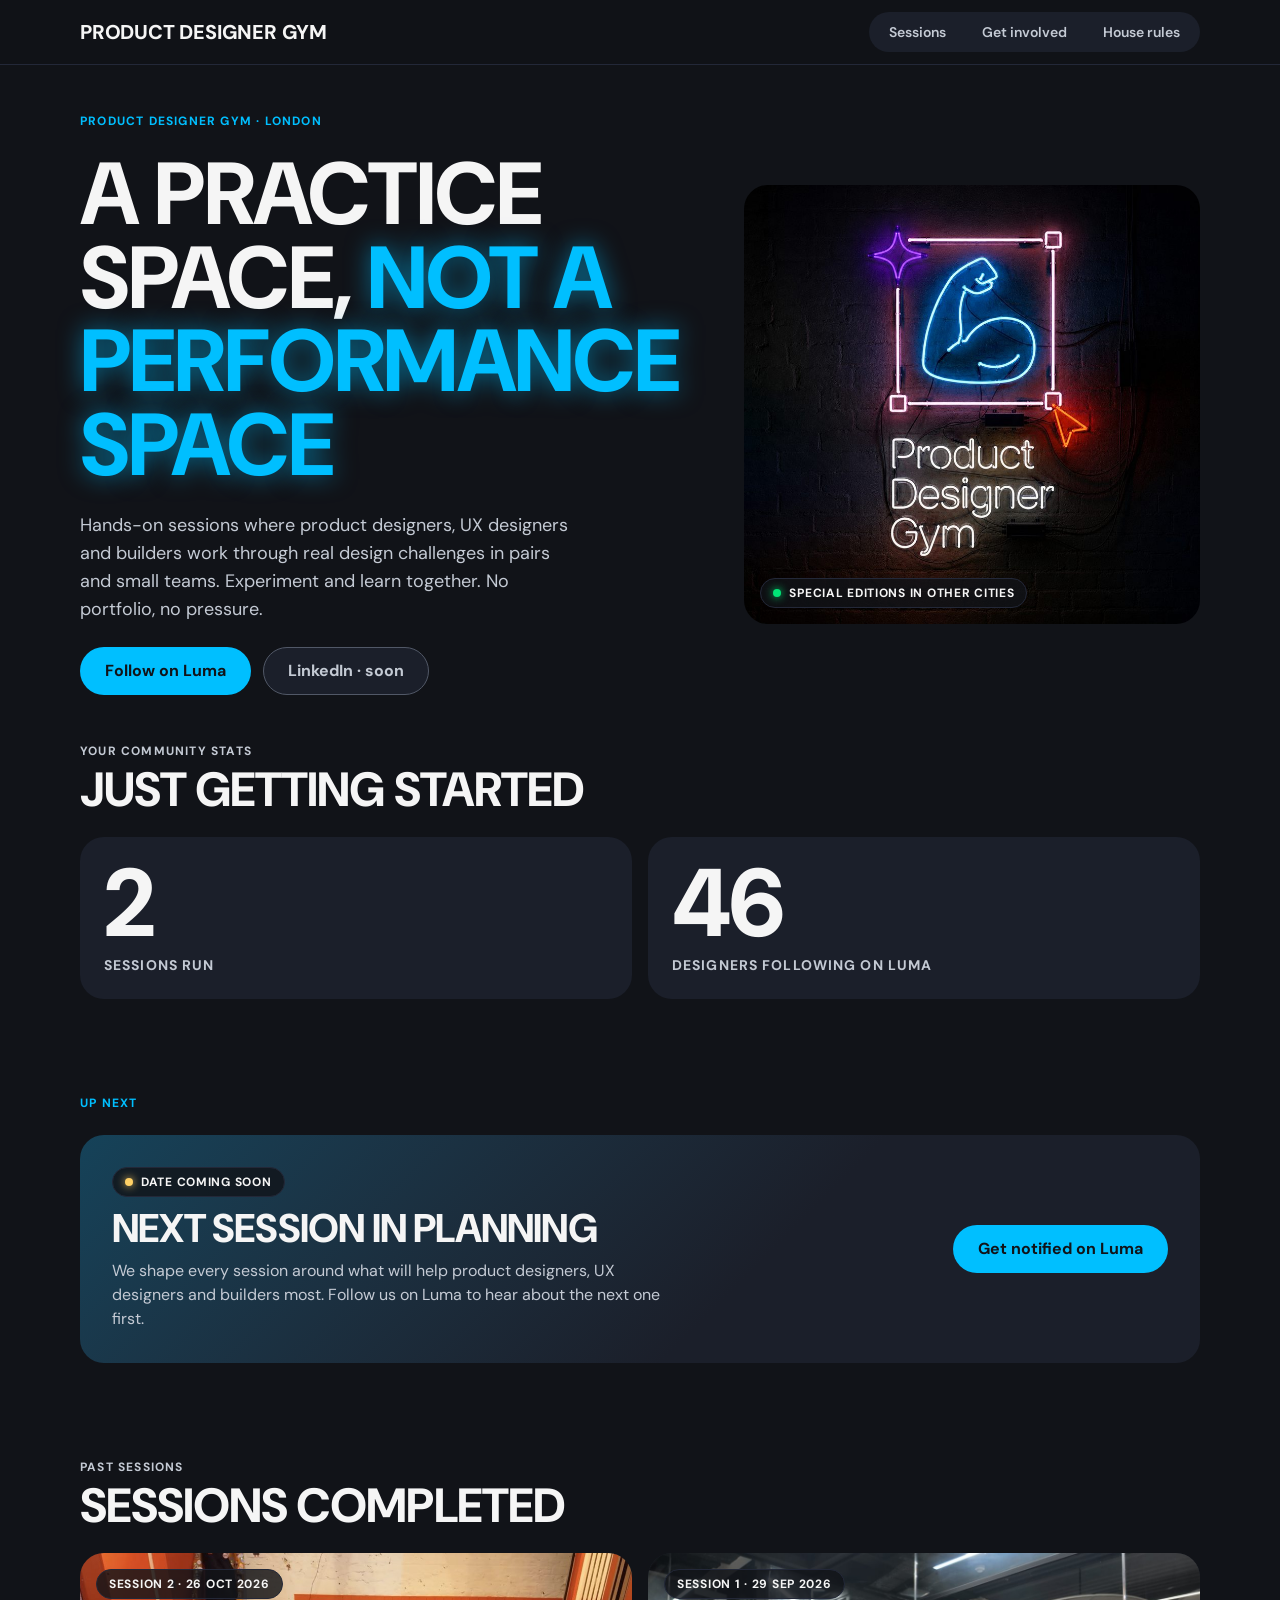
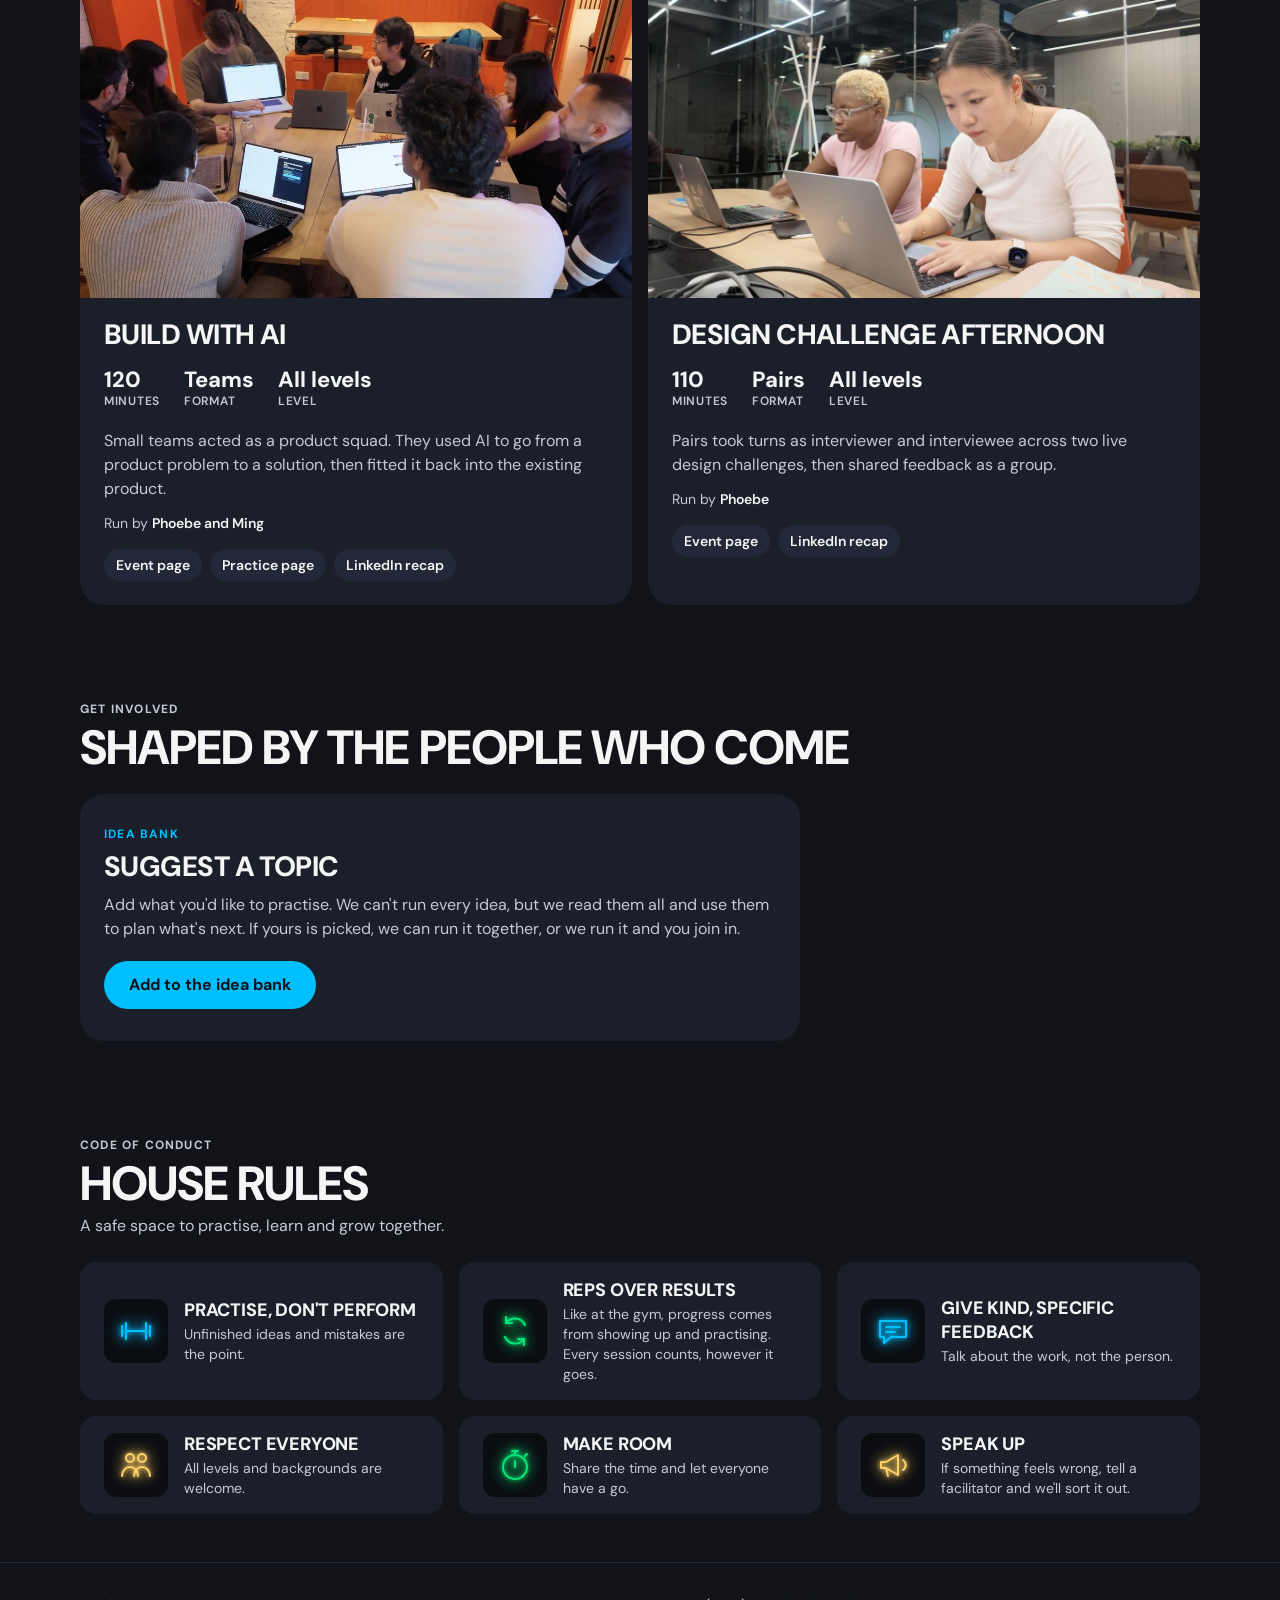
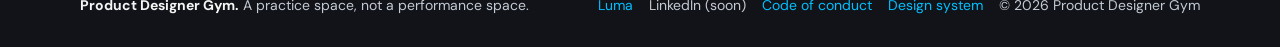
==== community-homepage/index.html @ 3206c4d6 "Add files via upload" ====
<!doctype html>
<html lang="en">
<head>
<meta charset="utf-8">
<meta name="viewport" content="width=device-width, initial-scale=1, viewport-fit=cover">
<title>Product Designer Gym</title>
<meta name="description" content="A practice space, not a performance space. Hands-on sessions in London where product designers, UX designers and builders work through real design challenges together.">
<meta property="og:title" content="Product Designer Gym">
<meta property="og:description" content="A practice space, not a performance space, to experiment and learn together.">
<meta property="og:image" content="images/logo.jpg">
<link rel="preconnect" href="https://fonts.googleapis.com">
<link rel="stylesheet" href="https://fonts.googleapis.com/css2?family=DM+Sans:opsz,wght@9..40,400..800&display=swap">
<style>
/* Layout: fitness-app take on the PDG design system (dark only). Bold uppercase display, workout cards, activity rings, neon icons. */
:root {
  --primary: #00BFFF;
  --primary-hover: #33CCFF;
  --background: #111318;
  --on-primary: #111318;
  --surface: #1B1F2A;
  --surface-2: #232838;
  --text: #F5F5F5;
  --text-muted: #C4CAD4;
  --border: #515867;
  --success: #00E676;
  --warning: #FFD166;
  --space-1: 4px; --space-2: 8px; --space-3: 12px; --space-4: 16px; --space-5: 24px; --space-6: 32px; --space-7: 48px;
  --radius-1: 4px; --radius-2: 8px; --radius-3: 12px; --radius-4: 16px; --radius-5: 24px; --radius-full: 9999px;
  --border-width: 1px; --focus-ring-width: 2px;
  --font-sans: "DM Sans", "Helvetica Neue", Arial, sans-serif;
  --text-h3: 600 24px/32px var(--font-sans);
  --text-h4: 600 20px/28px var(--font-sans);
  --text-body: 400 16px/24px var(--font-sans);
  --text-caption: 400 14px/20px var(--font-sans);
  --text-small: 400 12px/16px var(--font-sans);
  color-scheme: dark;
}
* { box-sizing: border-box; }
html { scroll-behavior: smooth; }
@media (prefers-reduced-motion: reduce) { html { scroll-behavior: auto; } * { animation: none !important; transition: none !important; } }
body { margin: 0; background: var(--background); color: var(--text); font: var(--text-body); }
body::before { content: ""; position: fixed; inset: 0 0 auto; height: env(safe-area-inset-top, 0px); z-index: 10; background: var(--background); }
a { color: var(--primary); text-decoration: none; }
a:hover { color: var(--primary-hover); text-decoration: underline; }
a:focus-visible, .btn:focus-visible { outline: var(--focus-ring-width) solid var(--primary); outline-offset: 2px; border-radius: var(--radius-2); }
h1, h2, h3, p { margin: 0; }

.gutter { padding-left: max(var(--space-5), env(safe-area-inset-left, 0px)); padding-right: max(var(--space-5), env(safe-area-inset-right, 0px)); }
.inner { max-width: 1120px; margin: 0 auto; }

/* Display type: heavy, uppercase, tight, like a workout title */
.display { font-family: var(--font-sans); font-weight: 800; text-transform: uppercase; letter-spacing: -0.02em; line-height: 0.95; text-wrap: balance; }
.label { font: var(--text-small); font-weight: 700; letter-spacing: 0.1em; text-transform: uppercase; color: var(--text-muted); }
.label--accent { color: var(--primary); }

/* Nav */
.nav { position: sticky; top: env(safe-area-inset-top, 0px); z-index: 5; background: color-mix(in srgb, var(--background) 92%, transparent); backdrop-filter: blur(10px); border-bottom: var(--border-width) solid var(--surface-2); }
.nav .inner { display: flex; align-items: center; justify-content: space-between; gap: var(--space-4); padding-block: var(--space-3); flex-wrap: wrap; }
.brand { font: var(--text-h4); font-weight: 800; color: var(--text); text-transform: uppercase; letter-spacing: -0.01em; }
.brand:hover { color: var(--text); text-decoration: none; }
.tabs { display: flex; gap: var(--space-1); background: var(--surface); padding: var(--space-1); border-radius: var(--radius-full); }
.tabs a { color: var(--text-muted); font: var(--text-caption); font-weight: 600; padding: 6px var(--space-4); border-radius: var(--radius-full); }
.tabs a:hover { color: var(--text); background: var(--surface-2); text-decoration: none; }
@media (max-width: 560px) { .tabs .hide-sm { display: none; } .tabs a { padding: 6px var(--space-3); } }

/* Buttons */
.btn { display: inline-flex; align-items: center; justify-content: center; gap: var(--space-2); min-height: 48px; padding: 0 var(--space-5); border: var(--border-width) solid transparent; border-radius: var(--radius-full); font: var(--text-body); font-weight: 700; cursor: pointer; text-decoration: none; transition: background-color .12s, border-color .12s, color .12s; white-space: nowrap; }
.btn:hover { text-decoration: none; }
.btn--primary { background: var(--primary); color: var(--on-primary); }
.btn--primary:hover { background: var(--primary-hover); color: var(--on-primary); }
.btn--secondary { background: var(--surface-2); color: var(--text); }
.btn--secondary:hover { color: var(--primary-hover); }
.btn[aria-disabled="true"] { background: var(--surface); color: var(--text-muted); border-color: var(--border); cursor: not-allowed; }
.btn-row { display: flex; gap: var(--space-3); flex-wrap: wrap; }

/* Hero */
.hero { display: grid; grid-template-columns: minmax(0, 1.15fr) minmax(0, 0.85fr); gap: var(--space-7); align-items: center; padding-block: var(--space-7); }
.hero-copy { display: flex; flex-direction: column; gap: var(--space-5); min-width: 0; }
.hero h1 { font-size: clamp(44px, 7.5vw, 88px); }
.hero h1 em { font-style: normal; color: var(--primary); text-shadow: 0 0 24px color-mix(in srgb, var(--primary) 55%, transparent); }
.hero .lede { color: var(--text-muted); max-width: 500px; font-size: 18px; line-height: 28px; }
.hero-art { position: relative; justify-self: end; width: 100%; max-width: 460px; }
.hero-art img { width: 100%; height: auto; display: block; border-radius: var(--radius-5); }
.hero-art .chip { position: absolute; left: var(--space-4); bottom: var(--space-4); }
@media (max-width: 820px) { .hero { grid-template-columns: 1fr; gap: var(--space-6); } .hero-art { justify-self: start; max-width: 380px; } }

.chip { display: inline-flex; align-items: center; gap: var(--space-2); padding: 6px var(--space-3); border-radius: var(--radius-full); background: color-mix(in srgb, var(--background) 80%, transparent); border: var(--border-width) solid var(--surface-2); font: var(--text-small); font-weight: 700; letter-spacing: 0.06em; text-transform: uppercase; color: var(--text); width: fit-content; }
.chip .dot { width: 8px; height: 8px; border-radius: 50%; background: var(--success); box-shadow: 0 0 8px var(--success); }

/* Sections */
section { padding-block: var(--space-7); }
.section-head { display: flex; flex-direction: column; gap: var(--space-2); margin-bottom: var(--space-5); }
.section-head h2 { font-size: clamp(32px, 5vw, 48px); }

/* Stats with activity rings */
.stats { display: grid; grid-template-columns: repeat(auto-fit, minmax(260px, 1fr)); gap: var(--space-4); }
.stat { display: flex; align-items: center; gap: var(--space-5); background: var(--surface); border-radius: var(--radius-5); padding: var(--space-5); min-width: 0; }
.ring { width: 96px; height: 96px; flex: none; }
.ring circle { fill: none; stroke-width: 12; }
.ring .track { stroke: var(--surface-2); }
.ring .fill { stroke-linecap: round; transform: rotate(-90deg); transform-origin: 50% 50%; }
.stat b { display: block; font-weight: 800; font-size: clamp(64px, 9vw, 96px); line-height: 0.9; letter-spacing: -0.04em; font-variant-numeric: tabular-nums; }
.stat .unit { font: var(--text-caption); font-weight: 700; text-transform: uppercase; letter-spacing: 0.08em; color: var(--text-muted); margin-top: var(--space-2); display: block; }

/* Up next */
.upnext { display: grid; grid-template-columns: minmax(0, 1fr) auto; gap: var(--space-5); align-items: center; background: linear-gradient(135deg, color-mix(in srgb, var(--primary) 22%, var(--surface)) 0%, var(--surface) 60%); border-radius: var(--radius-5); padding: var(--space-6); }
.upnext h3 { font-size: clamp(28px, 4vw, 40px); }
.upnext p { color: var(--text-muted); max-width: 560px; }
.upnext .body { display: flex; flex-direction: column; gap: var(--space-3); min-width: 0; }
@media (max-width: 700px) { .upnext { grid-template-columns: 1fr; padding: var(--space-5); } }

/* Workout cards (past sessions) */
.workouts { display: grid; grid-template-columns: repeat(auto-fit, minmax(300px, 1fr)); gap: var(--space-4); }
@media (max-width: 400px) { .workouts { grid-template-columns: 1fr; } }
.workout { background: var(--surface); border-radius: var(--radius-5); overflow: hidden; display: flex; flex-direction: column; min-width: 0; }
.photo { position: relative; aspect-ratio: 16 / 10; max-width: 100%; background: var(--surface-2); }
.photo img { width: 100%; height: 100%; object-fit: cover; display: block; }
.photo--empty { display: grid; place-items: center; background:
  repeating-linear-gradient(135deg, var(--surface-2) 0 14px, color-mix(in srgb, var(--surface-2) 70%, var(--background)) 14px 28px); }
.photo--empty .ph { display: flex; flex-direction: column; align-items: center; gap: var(--space-2); color: var(--text-muted); font: var(--text-caption); font-weight: 600; text-align: center; padding: var(--space-4); }
.photo--empty svg { width: 32px; height: 32px; }
.photo .chip { position: absolute; left: var(--space-4); top: var(--space-4); }
.workout .content { display: flex; flex-direction: column; gap: var(--space-3); padding: var(--space-5); }
.workout h3 { font-size: 28px; }
.workout .desc { color: var(--text-muted); }
.metrics { display: flex; gap: var(--space-5); flex-wrap: wrap; padding-block: var(--space-2); }
.metric { display: flex; flex-direction: column; gap: 2px; }
.metric b { font-size: 22px; font-weight: 800; line-height: 1; }
.metric span { font: var(--text-small); font-weight: 600; color: var(--text-muted); text-transform: uppercase; letter-spacing: 0.06em; }
.coach { font: var(--text-caption); color: var(--text-muted); }
.coach strong { color: var(--text); font-weight: 600; }
.links { display: flex; flex-wrap: wrap; gap: var(--space-2); margin-top: var(--space-1); }
.links a { font: var(--text-caption); font-weight: 600; padding: 6px var(--space-3); border-radius: var(--radius-full); background: var(--surface-2); color: var(--text); }
.links a:hover { color: var(--primary-hover); text-decoration: none; }

/* Get involved */
.involve { display: grid; grid-template-columns: repeat(auto-fit, minmax(300px, 1fr)); gap: var(--space-4); }
@media (max-width: 400px) { .involve { grid-template-columns: 1fr; } }
.tile { background: var(--surface); border-radius: var(--radius-5); padding: var(--space-6) var(--space-5); display: flex; flex-direction: column; gap: var(--space-3); min-width: 0; }
.tile h3 { font-size: 28px; }
.tile p { color: var(--text-muted); }
.tile .btn { margin-top: var(--space-2); align-self: flex-start; }

/* Code of conduct with neon icons */
.rules { list-style: none; margin: 0; padding: 0; display: grid; grid-template-columns: repeat(auto-fit, minmax(300px, 1fr)); gap: var(--space-4); }
@media (max-width: 400px) { .rules { grid-template-columns: 1fr; } }
.rules li { display: grid; grid-template-columns: 64px minmax(0, 1fr); gap: var(--space-4); align-items: center; background: var(--surface); border-radius: var(--radius-4); padding: var(--space-4) var(--space-5); }
.neon { width: 64px; height: 64px; border-radius: var(--radius-3); background: #0b0d11; display: grid; place-items: center; }
.neon svg { width: 40px; height: 40px; fill: none; stroke: var(--c); stroke-width: 2; stroke-linecap: round; stroke-linejoin: round;
  filter: drop-shadow(0 0 2px var(--c)) drop-shadow(0 0 7px var(--c)); }
.neon--blue { --c: var(--primary); }
.neon--green { --c: var(--success); }
.neon--yellow { --c: var(--warning); }
.rules strong { display: block; font-size: 18px; line-height: 24px; font-weight: 800; text-transform: uppercase; letter-spacing: -0.01em; }
.rules p { font: var(--text-caption); color: var(--text-muted); margin-top: 2px; }

footer { border-top: var(--border-width) solid var(--surface-2); padding-block: var(--space-6); }
footer .inner { display: flex; flex-wrap: wrap; justify-content: space-between; gap: var(--space-4); font: var(--text-caption); color: var(--text-muted); }
footer nav { display: flex; flex-wrap: wrap; gap: var(--space-4); }
</style>
</head>
<body>
<header class="nav gutter">
  <div class="inner">
    <a class="brand" href="#top">Product Designer Gym</a>
    <nav class="tabs" aria-label="Main">
      <a href="#sessions">Sessions</a>
      <a href="#get-involved">Get involved</a>
      <a class="hide-sm" href="#code-of-conduct">House rules</a>
    </nav>
  </div>
</header>

<main id="top">
  <div class="gutter">
    <div class="inner hero">
      <div class="hero-copy">
        <span class="label label--accent">Product Designer Gym · London</span>
        <h1 class="display">A practice space, <em>not a performance space</em></h1>
        <p class="lede">Hands-on sessions where product designers, UX designers and builders work through real design challenges in pairs and small teams. Experiment and learn together. No portfolio, no pressure.</p>
        <div class="btn-row">
          <a class="btn btn--primary" id="luma-hero" href="#" target="_blank" rel="noopener">Follow on Luma</a>
          <span class="btn btn--secondary" id="linkedin-hero" aria-disabled="true" title="Our LinkedIn page is coming soon">LinkedIn · soon</span>
        </div>
      </div>
      <div class="hero-art">
        <img src="images/logo.jpg" alt="Product Designer Gym neon sign: a flexed arm inside a design-tool selection frame, with a sparkle and a cursor" width="900" height="867">
        <span class="chip"><span class="dot" aria-hidden="true"></span>Special editions in other cities</span>
      </div>
    </div>
  </div>

  <section class="gutter" aria-labelledby="so-far" style="padding-top:0">
    <div class="inner">
      <div class="section-head">
        <span class="label">Your community stats</span>
        <h2 class="display" id="so-far">Just getting started</h2>
      </div>
      <div class="stats" id="stats"></div>
    </div>
  </section>

  <section id="sessions" class="gutter" aria-labelledby="up-next">
    <div class="inner">
      <div class="section-head">
        <span class="label label--accent">Up next</span>
      </div>
      <div class="upnext" id="upnext"></div>
    </div>
  </section>

  <section class="gutter" aria-labelledby="past">
    <div class="inner">
      <div class="section-head">
        <span class="label">Past sessions</span>
        <h2 class="display" id="past">Sessions completed</h2>
      </div>
      <div class="workouts" id="workouts"></div>
    </div>
  </section>

  <section id="get-involved" class="gutter" aria-labelledby="gi">
    <div class="inner">
      <div class="section-head">
        <span class="label">Get involved</span>
        <h2 class="display" id="gi">Shaped by the people who come</h2>
      </div>
      <article class="tile" style="max-width:720px">
        <span class="label label--accent">Idea bank</span>
        <h3 class="display">Suggest a topic</h3>
        <p>Add what you'd like to practise. We can't run every idea, but we read them all and use them to plan what's next. If yours is picked, we can run it together, or we run it and you join in.</p>
        <span class="btn btn--secondary" id="idea-btn" aria-disabled="true">Add to the idea bank · soon</span>
      </article>
    </div>
  </section>

  <section id="code-of-conduct" class="gutter" aria-labelledby="coc">
    <div class="inner">
      <div class="section-head">
        <span class="label">Code of conduct</span>
        <h2 class="display" id="coc">House rules</h2>
        <p class="lede" style="color:var(--text-muted)">A safe space to practise, learn and grow together.</p>
      </div>
      <ul class="rules">
        <li><span class="neon neon--blue" aria-hidden="true"><svg viewBox="0 0 40 40"><path d="M6 15v10M10 12v16M30 12v16M34 15v10M10 20h20"/></svg></span>
          <div><strong>Practise, don't perform</strong><p>Unfinished ideas and mistakes are the point.</p></div></li>
        <li><span class="neon neon--green" aria-hidden="true"><svg viewBox="0 0 40 40"><path d="M30 14a11 11 0 0 0-19-2M10 26a11 11 0 0 0 19 2"/><path d="M11 6v6h6M29 34v-6h-6"/></svg></span>
          <div><strong>Reps over results</strong><p>Like at the gym, progress comes from showing up and practising. Every session counts, however it goes.</p></div></li>
        <li><span class="neon neon--blue" aria-hidden="true"><svg viewBox="0 0 40 40"><path d="M7 10h26v16H18l-7 6v-6H7z"/><path d="M13 16h14M13 21h9"/></svg></span>
          <div><strong>Give kind, specific feedback</strong><p>Talk about the work, not the person.</p></div></li>
        <li><span class="neon neon--yellow" aria-hidden="true"><svg viewBox="0 0 40 40"><circle cx="14" cy="13" r="4"/><circle cx="26" cy="13" r="4"/><path d="M6 31c0-5 3.5-9 8-9s8 4 8 9M18 31c0-5 3.5-9 8-9s8 4 8 9"/></svg></span>
          <div><strong>Respect everyone</strong><p>All levels and backgrounds are welcome.</p></div></li>
        <li><span class="neon neon--green" aria-hidden="true"><svg viewBox="0 0 40 40"><circle cx="20" cy="22" r="12"/><path d="M20 22v-6M17 6h6M20 6v4M30 11l2-2"/></svg></span>
          <div><strong>Make room</strong><p>Share the time and let everyone have a go.</p></div></li>
        <li><span class="neon neon--yellow" aria-hidden="true"><svg viewBox="0 0 40 40"><path d="M8 17v6h5l12 7V10l-12 7z"/><path d="M30 15a6 6 0 0 1 0 10M13 23l2 8"/></svg></span>
          <div><strong>Speak up</strong><p>If something feels wrong, tell a facilitator and we'll sort it out.</p></div></li>
      </ul>
    </div>
  </section>
</main>

<footer class="gutter">
  <div class="inner">
    <span><strong style="color:var(--text)">Product Designer Gym.</strong> A practice space, not a performance space.</span>
    <nav aria-label="Footer">
      <a id="luma-foot" href="#" target="_blank" rel="noopener">Luma</a>
      <span id="linkedin-foot">LinkedIn (soon)</span>
      <a href="#code-of-conduct">Code of conduct</a>
      <a href="design-system/">Design system</a>
      <span>© 2026 Product Designer Gym</span>
    </nav>
  </div>
</footer>

<script>
/* ============================================================
   EDIT HERE: everything that changes between sessions.
   - Update numbers in `stats`.
   - Set `nextSession` (or leave it null for "being planned").
   - Add a new past session to the TOP of `pastSessions`.
   - Add a photo by putting the image file in the images folder
     and setting `photo: "images/filename.jpg"`.
   - Paste a link into `links` to switch on a "soon" button.
   ============================================================ */
const SITE = {
  links: {
    luma: "https://luma.com/calendar/cal-UEWjaTzXSFHx1Tg",
    linkedin: "",      // LinkedIn page, when ready
    ideaBank: "https://forms.gle/R1wqDv1XfDBTMcF59"
  },
  stats: [
    { value: 2,  label: "Sessions run" },
    { value: 46, label: "Designers following on Luma" }
  ],
  nextSession: null,
  // Example when there is one:
  // nextSession: { title: "Critique Circuit", date: "Thu 20 Nov 2026", time: "18:30", place: "London",
  //                summary: "Bring one screen, get three perspectives.", link: "https://luma.com/..." },
  pastSessions: [
    {
      title: "Build with AI", number: 2, date: "26 Oct 2026",
      summary: "Small teams acted as a product squad. They used AI to go from a product problem to a solution, then fitted it back into the existing product.",
      minutes: 120, format: "Teams", level: "All levels",
      runBy: "Phoebe and Ming",
      photo: "images/session2.jpg",
      links: [
        { label: "Event page", url: "https://luma.com/8iocojgz" },
        { label: "Practice page", url: "https://phoebeyudesign.github.io/ProductDesignerGym/cafe/" },
        { label: "LinkedIn recap", url: "https://www.linkedin.com/feed/update/urn:li:activity:7520787469026443264/" }
      ]
    },
    {
      title: "Design Challenge Afternoon", number: 1, date: "29 Sep 2026",
      summary: "Pairs took turns as interviewer and interviewee across two live design challenges, then shared feedback as a group.",
      minutes: 110, format: "Pairs", level: "All levels",
      runBy: "Phoebe",
      photo: "images/session1.jpg",
      links: [
        { label: "Event page", url: "https://luma.com/n304hx0l" },
        { label: "LinkedIn recap", url: "https://www.linkedin.com/feed/update/urn:li:activity:7510740246507204609/" }
      ]
    }
  ]
};

/* ---------- Rendering below. No need to edit. ---------- */
const esc = s => String(s).replace(/[&<>"]/g, c => ({ "&": "&amp;", "<": "&lt;", ">": "&gt;", '"': "&quot;" }[c]));
const ringColors = ["var(--primary)", "var(--success)", "var(--warning)"];

function ring(color) {
  const r = 42, c = 2 * Math.PI * r;
  return `<svg class="ring" viewBox="0 0 96 96" aria-hidden="true">
    <circle class="track" cx="48" cy="48" r="${r}"/>
    <circle class="fill" cx="48" cy="48" r="${r}" stroke="${color}" stroke-dasharray="${c}" stroke-dashoffset="0"
      style="filter: drop-shadow(0 0 6px ${color})"/></svg>`;
}

document.getElementById("stats").innerHTML = SITE.stats.map((s, i) => `
  <div class="stat">
    <div><b>${esc(s.value)}</b><span class="unit">${esc(s.label)}</span></div></div>`).join("");

const n = SITE.nextSession;
document.getElementById("upnext").innerHTML = n ? `
  <div class="body">
    <span class="chip"><span class="dot" aria-hidden="true"></span>${esc(n.date)} · ${esc(n.time)} · ${esc(n.place)}</span>
    <h3 class="display" id="up-next">${esc(n.title)}</h3>
    <p>${esc(n.summary)}</p>
  </div>
  <a class="btn btn--primary" href="${esc(n.link)}" target="_blank" rel="noopener">Save your spot</a>` : `
  <div class="body">
    <span class="chip"><span class="dot" style="background:var(--warning);box-shadow:0 0 8px var(--warning)" aria-hidden="true"></span>Date coming soon</span>
    <h3 class="display" id="up-next">Next session in planning</h3>
    <p>We shape every session around what will help product designers, UX designers and builders most. Follow us on Luma to hear about the next one first.</p>
  </div>
  <a class="btn btn--primary" href="${esc(SITE.links.luma)}" target="_blank" rel="noopener">Get notified on Luma</a>`;

const camera = `<svg viewBox="0 0 32 32" fill="none" stroke="currentColor" stroke-width="2" stroke-linecap="round" stroke-linejoin="round" aria-hidden="true"><path d="M4 10h5l2-3h10l2 3h5v15H4z"/><circle cx="16" cy="17" r="5"/></svg>`;
document.getElementById("workouts").innerHTML = SITE.pastSessions.map(s => `
  <article class="workout">
    <div class="photo ${s.photo ? "" : "photo--empty"}">
      ${s.photo ? `<img src="${esc(s.photo)}" alt="Photo from ${esc(s.title)}">` : `<div class="ph">${camera}Session photo goes here</div>`}
      <span class="chip">Session ${esc(s.number)} · ${esc(s.date)}</span>
    </div>
    <div class="content">
      <h3 class="display">${esc(s.title)}</h3>
      <div class="metrics">
        <div class="metric"><b>${esc(s.minutes)}</b><span>Minutes</span></div>
        <div class="metric"><b>${esc(s.format)}</b><span>Format</span></div>
        <div class="metric"><b>${esc(s.level)}</b><span>Level</span></div>
      </div>
      <p class="desc">${esc(s.summary)}</p>
      <p class="coach">Run by <strong>${esc(s.runBy)}</strong></p>
      <div class="links">${s.links.map(l => `<a href="${esc(l.url)}" target="_blank" rel="noopener">${esc(l.label)}</a>`).join("")}</div>
    </div>
  </article>`).join("");

function wire(id, url, text) {
  const el = document.getElementById(id);
  if (!url || !el) return;
  const a = document.createElement("a");
  a.className = el.className; a.href = url; a.target = "_blank"; a.rel = "noopener";
  a.textContent = text; a.id = id;
  if (a.classList.contains("btn--secondary") && id !== "linkedin-hero") { a.classList.replace("btn--secondary", "btn--primary"); }
  el.replaceWith(a);
}
document.getElementById("luma-hero").href = SITE.links.luma;
document.getElementById("luma-foot").href = SITE.links.luma;
wire("linkedin-hero", SITE.links.linkedin, "Join us on LinkedIn");
wire("linkedin-foot", SITE.links.linkedin, "LinkedIn");
wire("idea-btn", SITE.links.ideaBank, "Add to the idea bank");
</script>
</body>
</html>
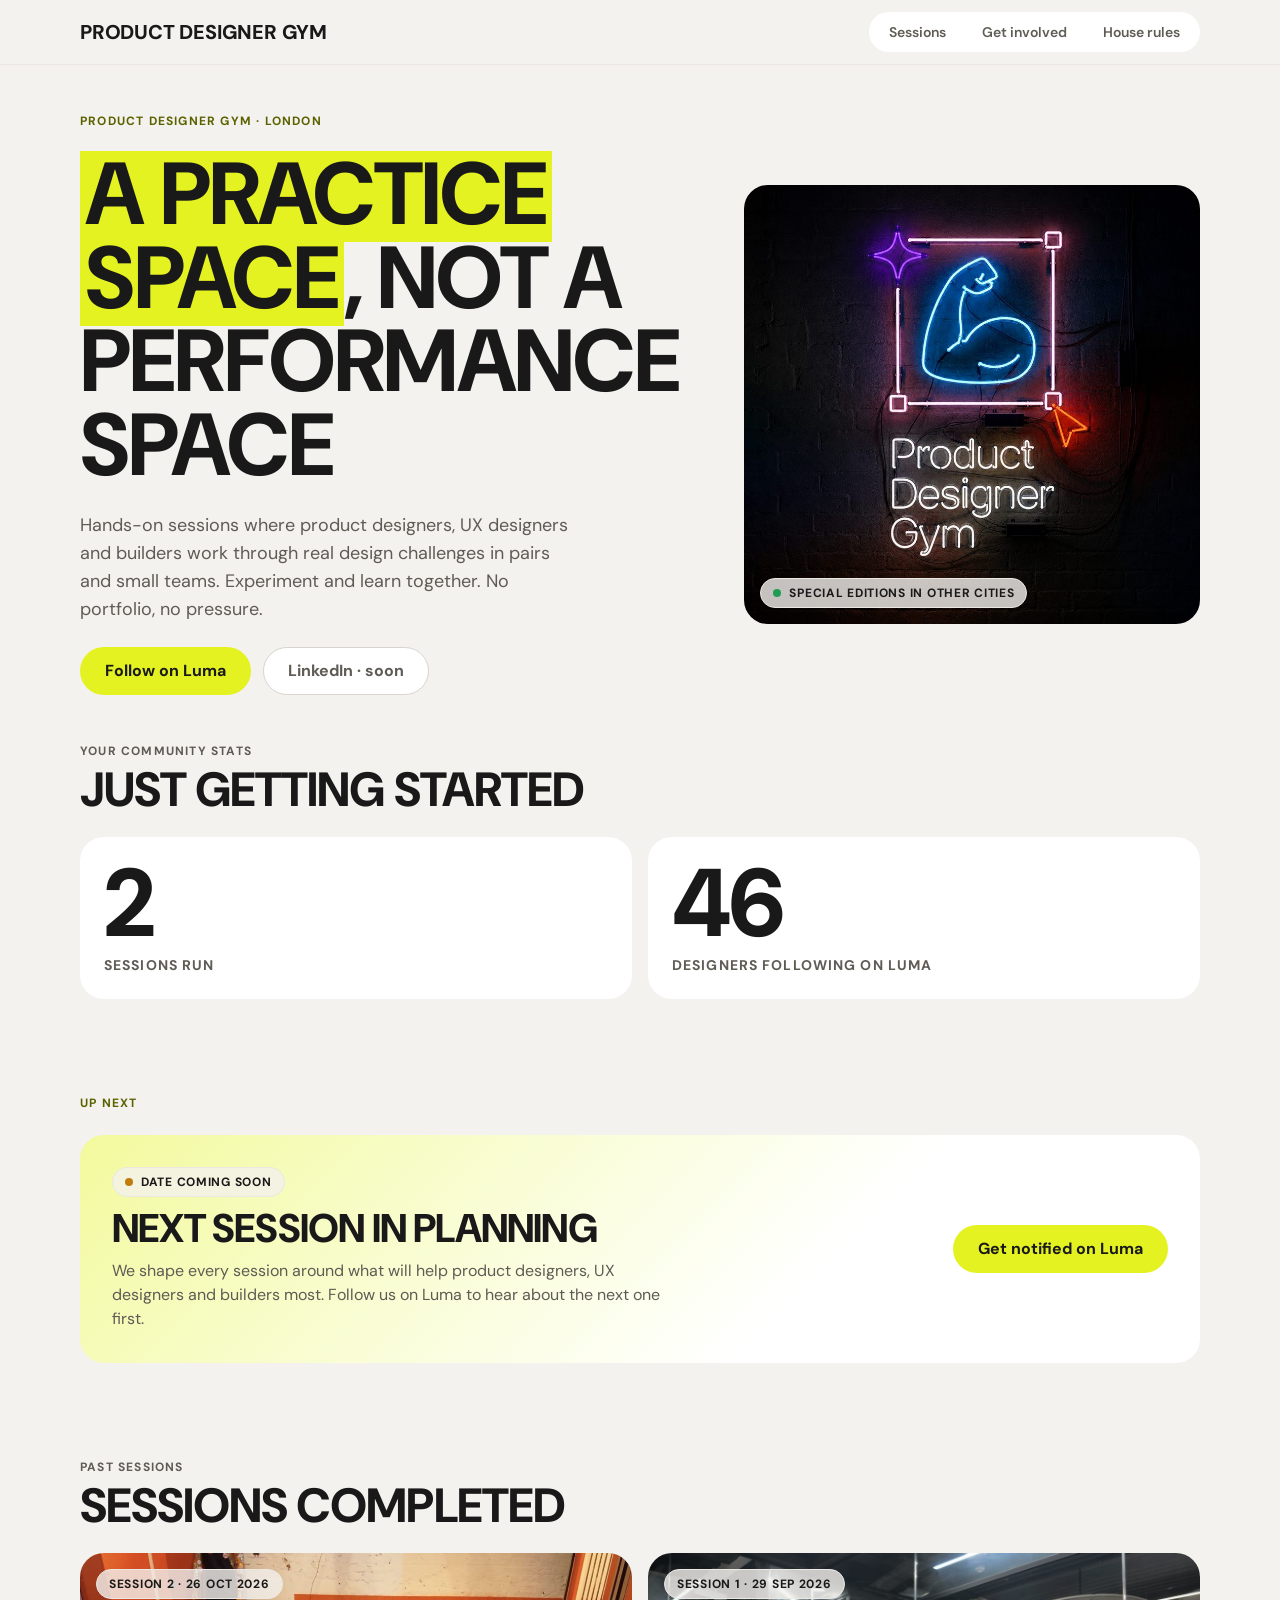
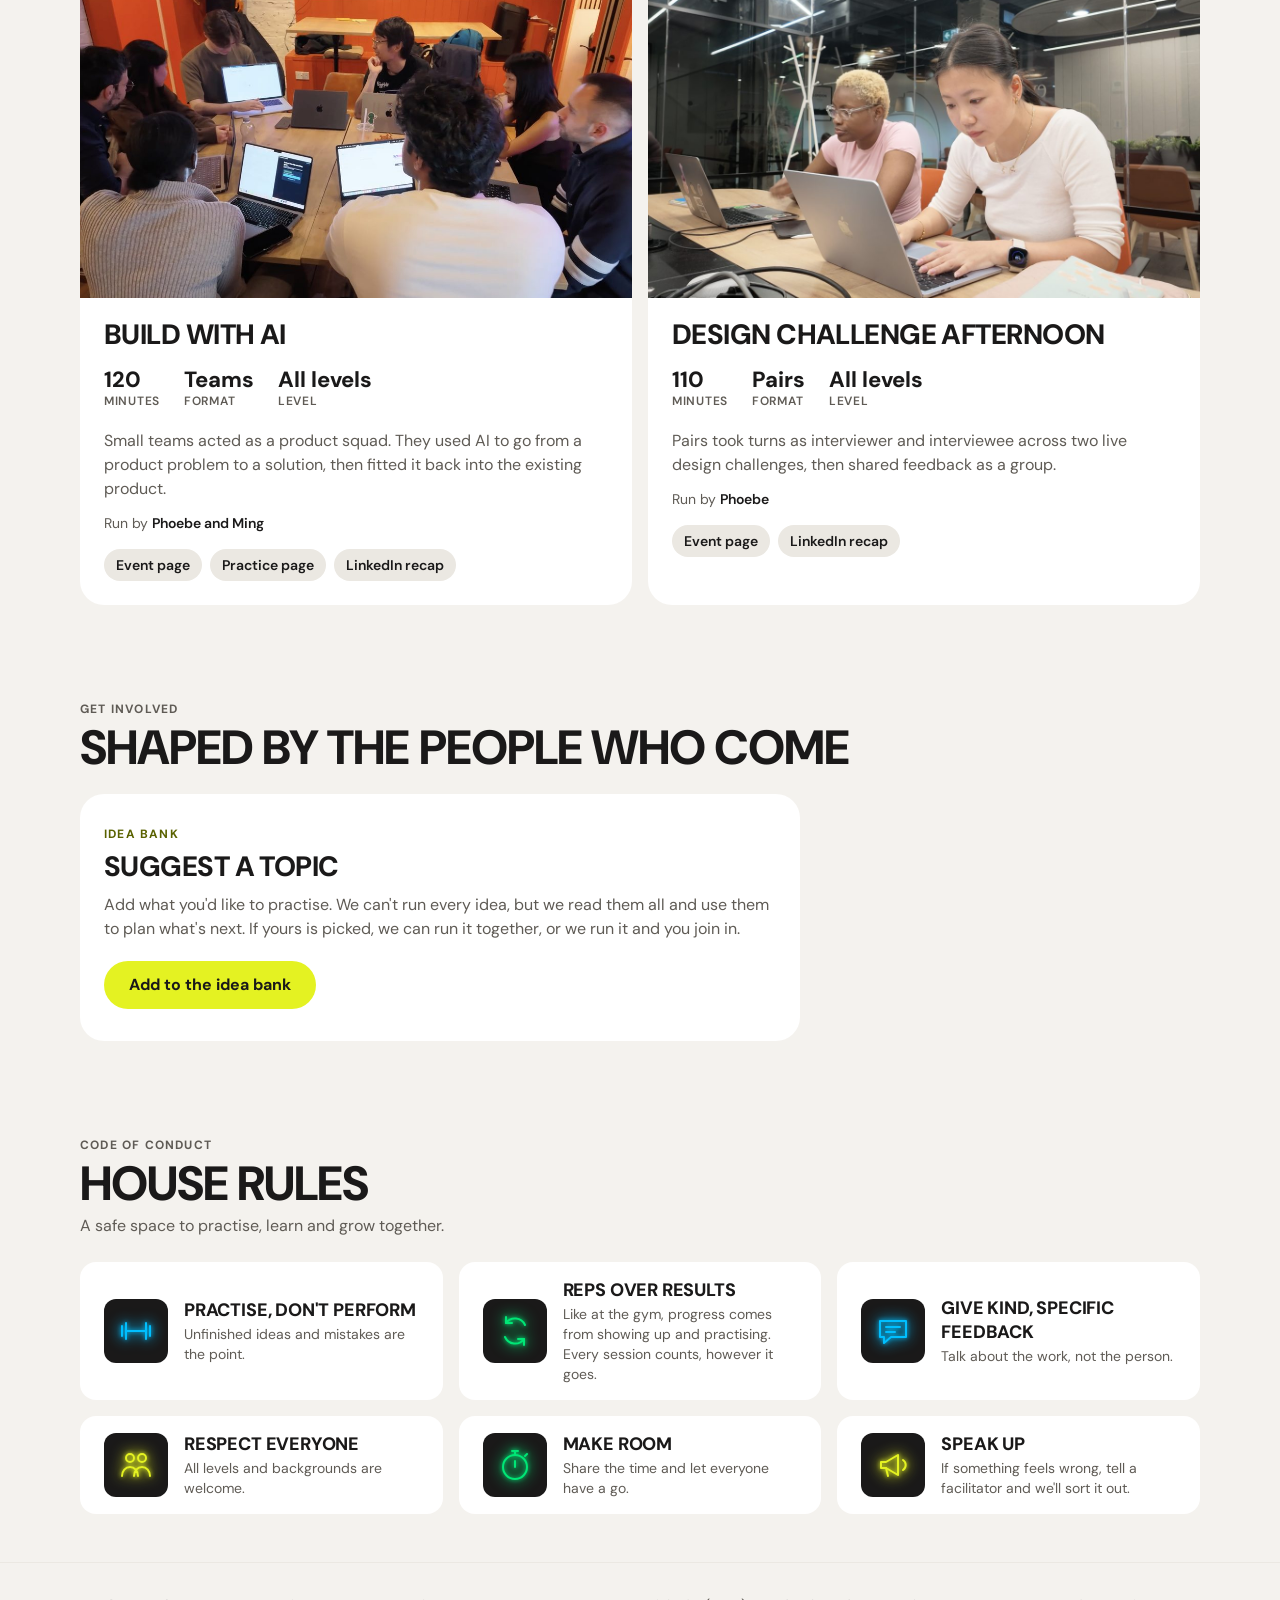
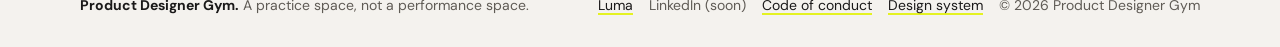
==== commit 4293bf46: "Add files via upload" ====
--- a/community-homepage/index.html
+++ b/community-homepage/index.html
@@ -4,6 +4,8 @@
 <meta charset="utf-8">
 <meta name="viewport" content="width=device-width, initial-scale=1, viewport-fit=cover">
 <title>Product Designer Gym</title>
+<link rel="icon" type="image/png" sizes="32x32" href="images/favicon-32.png">
+<link rel="apple-touch-icon" href="images/apple-touch-icon.png">
 <meta name="description" content="A practice space, not a performance space. Hands-on sessions in London where product designers, UX designers and builders work through real design challenges together.">
 <meta property="og:title" content="Product Designer Gym">
 <meta property="og:description" content="A practice space, not a performance space, to experiment and learn together.">
@@ -11,19 +13,25 @@
 <link rel="preconnect" href="https://fonts.googleapis.com">
 <link rel="stylesheet" href="https://fonts.googleapis.com/css2?family=DM+Sans:opsz,wght@9..40,400..800&display=swap">
 <style>
-/* Layout: fitness-app take on the PDG design system (dark only). Bold uppercase display, workout cards, activity rings, neon icons. */
+/* Layout: light take on the fitness-app layout, Ramp-style palette: warm off-white, near-black ink, lime accent. Bold uppercase display, workout cards, activity rings, neon icons. */
 :root {
-  --primary: #00BFFF;
-  --primary-hover: #33CCFF;
-  --background: #111318;
-  --on-primary: #111318;
-  --surface: #1B1F2A;
-  --surface-2: #232838;
-  --text: #F5F5F5;
-  --text-muted: #C4CAD4;
-  --border: #515867;
-  --success: #00E676;
-  --warning: #FFD166;
+  --primary: #E4F222;
+  --primary-hover: #D3E10F;
+  --ink: #1A1919;
+  --accent-ink: #5A6200;
+  --neon-bg: #1A1919;
+  --neon-cyan: #00BFFF;
+  --background: #F4F2EE;
+  --on-primary: #1A1919;
+  --surface: #FFFFFF;
+  --surface-2: #EBE8E2;
+  --text: #1A1919;
+  --text-muted: #5F5B55;
+  --border: #D9D5CE;
+  --success: #1F9D55;
+  --neon-green: #00E676;
+  --warning: #C27C0E;
+  --neon-yellow: #FFD166;
   --space-1: 4px; --space-2: 8px; --space-3: 12px; --space-4: 16px; --space-5: 24px; --space-6: 32px; --space-7: 48px;
   --radius-1: 4px; --radius-2: 8px; --radius-3: 12px; --radius-4: 16px; --radius-5: 24px; --radius-full: 9999px;
   --border-width: 1px; --focus-ring-width: 2px;
@@ -33,17 +41,18 @@
   --text-body: 400 16px/24px var(--font-sans);
   --text-caption: 400 14px/20px var(--font-sans);
   --text-small: 400 12px/16px var(--font-sans);
-  color-scheme: dark;
+  color-scheme: light;
 }
 * { box-sizing: border-box; }
 html { scroll-behavior: smooth; }
 @media (prefers-reduced-motion: reduce) { html { scroll-behavior: auto; } * { animation: none !important; transition: none !important; } }
 body { margin: 0; background: var(--background); color: var(--text); font: var(--text-body); }
 body::before { content: ""; position: fixed; inset: 0 0 auto; height: env(safe-area-inset-top, 0px); z-index: 10; background: var(--background); }
-a { color: var(--primary); text-decoration: none; }
-a:hover { color: var(--primary-hover); text-decoration: underline; }
-a:focus-visible, .btn:focus-visible { outline: var(--focus-ring-width) solid var(--primary); outline-offset: 2px; border-radius: var(--radius-2); }
+a { color: var(--ink); text-decoration: underline; text-decoration-color: var(--primary); text-decoration-thickness: 2px; text-underline-offset: 3px; }
+a:hover { color: var(--accent-ink); }
+a:focus-visible, .btn:focus-visible { outline: var(--focus-ring-width) solid var(--ink); outline-offset: 2px; border-radius: var(--radius-2); }
 h1, h2, h3, p { margin: 0; }
+.brand, .tabs a, .links a { text-decoration: none; }
 
 .gutter { padding-left: max(var(--space-5), env(safe-area-inset-left, 0px)); padding-right: max(var(--space-5), env(safe-area-inset-right, 0px)); }
 .inner { max-width: 1120px; margin: 0 auto; }
@@ -51,7 +60,7 @@
 /* Display type: heavy, uppercase, tight, like a workout title */
 .display { font-family: var(--font-sans); font-weight: 800; text-transform: uppercase; letter-spacing: -0.02em; line-height: 0.95; text-wrap: balance; }
 .label { font: var(--text-small); font-weight: 700; letter-spacing: 0.1em; text-transform: uppercase; color: var(--text-muted); }
-.label--accent { color: var(--primary); }
+.label--accent { color: var(--accent-ink); }
 
 /* Nav */
 .nav { position: sticky; top: env(safe-area-inset-top, 0px); z-index: 5; background: color-mix(in srgb, var(--background) 92%, transparent); backdrop-filter: blur(10px); border-bottom: var(--border-width) solid var(--surface-2); }
@@ -68,8 +77,8 @@
 .btn:hover { text-decoration: none; }
 .btn--primary { background: var(--primary); color: var(--on-primary); }
 .btn--primary:hover { background: var(--primary-hover); color: var(--on-primary); }
-.btn--secondary { background: var(--surface-2); color: var(--text); }
-.btn--secondary:hover { color: var(--primary-hover); }
+.btn--secondary { background: var(--surface); color: var(--text); border-color: var(--border); }
+.btn--secondary:hover { color: var(--accent-ink); }
 .btn[aria-disabled="true"] { background: var(--surface); color: var(--text-muted); border-color: var(--border); cursor: not-allowed; }
 .btn-row { display: flex; gap: var(--space-3); flex-wrap: wrap; }
 
@@ -77,7 +86,7 @@
 .hero { display: grid; grid-template-columns: minmax(0, 1.15fr) minmax(0, 0.85fr); gap: var(--space-7); align-items: center; padding-block: var(--space-7); }
 .hero-copy { display: flex; flex-direction: column; gap: var(--space-5); min-width: 0; }
 .hero h1 { font-size: clamp(44px, 7.5vw, 88px); }
-.hero h1 em { font-style: normal; color: var(--primary); text-shadow: 0 0 24px color-mix(in srgb, var(--primary) 55%, transparent); }
+.hero h1 em { font-style: normal; color: var(--ink); background: linear-gradient(transparent 12%, var(--primary) 12%, var(--primary) 92%, transparent 92%); -webkit-box-decoration-break: clone; box-decoration-break: clone; padding: 0 0.06em; }
 .hero .lede { color: var(--text-muted); max-width: 500px; font-size: 18px; line-height: 28px; }
 .hero-art { position: relative; justify-self: end; width: 100%; max-width: 460px; }
 .hero-art img { width: 100%; height: auto; display: block; border-radius: var(--radius-5); }
@@ -85,7 +94,7 @@
 @media (max-width: 820px) { .hero { grid-template-columns: 1fr; gap: var(--space-6); } .hero-art { justify-self: start; max-width: 380px; } }
 
 .chip { display: inline-flex; align-items: center; gap: var(--space-2); padding: 6px var(--space-3); border-radius: var(--radius-full); background: color-mix(in srgb, var(--background) 80%, transparent); border: var(--border-width) solid var(--surface-2); font: var(--text-small); font-weight: 700; letter-spacing: 0.06em; text-transform: uppercase; color: var(--text); width: fit-content; }
-.chip .dot { width: 8px; height: 8px; border-radius: 50%; background: var(--success); box-shadow: 0 0 8px var(--success); }
+.chip .dot { width: 8px; height: 8px; border-radius: 50%; background: var(--success); }
 
 /* Sections */
 section { padding-block: var(--space-7); }
@@ -103,7 +112,7 @@
 .stat .unit { font: var(--text-caption); font-weight: 700; text-transform: uppercase; letter-spacing: 0.08em; color: var(--text-muted); margin-top: var(--space-2); display: block; }
 
 /* Up next */
-.upnext { display: grid; grid-template-columns: minmax(0, 1fr) auto; gap: var(--space-5); align-items: center; background: linear-gradient(135deg, color-mix(in srgb, var(--primary) 22%, var(--surface)) 0%, var(--surface) 60%); border-radius: var(--radius-5); padding: var(--space-6); }
+.upnext { display: grid; grid-template-columns: minmax(0, 1fr) auto; gap: var(--space-5); align-items: center; background: linear-gradient(135deg, color-mix(in srgb, var(--primary) 45%, var(--surface)) 0%, var(--surface) 65%); border-radius: var(--radius-5); padding: var(--space-6); }
 .upnext h3 { font-size: clamp(28px, 4vw, 40px); }
 .upnext p { color: var(--text-muted); max-width: 560px; }
 .upnext .body { display: flex; flex-direction: column; gap: var(--space-3); min-width: 0; }
@@ -131,7 +140,7 @@
 .coach strong { color: var(--text); font-weight: 600; }
 .links { display: flex; flex-wrap: wrap; gap: var(--space-2); margin-top: var(--space-1); }
 .links a { font: var(--text-caption); font-weight: 600; padding: 6px var(--space-3); border-radius: var(--radius-full); background: var(--surface-2); color: var(--text); }
-.links a:hover { color: var(--primary-hover); text-decoration: none; }
+.links a:hover { background: var(--primary); color: var(--ink); text-decoration: none; }
 
 /* Get involved */
 .involve { display: grid; grid-template-columns: repeat(auto-fit, minmax(300px, 1fr)); gap: var(--space-4); }
@@ -145,12 +154,12 @@
 .rules { list-style: none; margin: 0; padding: 0; display: grid; grid-template-columns: repeat(auto-fit, minmax(300px, 1fr)); gap: var(--space-4); }
 @media (max-width: 400px) { .rules { grid-template-columns: 1fr; } }
 .rules li { display: grid; grid-template-columns: 64px minmax(0, 1fr); gap: var(--space-4); align-items: center; background: var(--surface); border-radius: var(--radius-4); padding: var(--space-4) var(--space-5); }
-.neon { width: 64px; height: 64px; border-radius: var(--radius-3); background: #0b0d11; display: grid; place-items: center; }
+.neon { width: 64px; height: 64px; border-radius: var(--radius-3); background: var(--neon-bg); display: grid; place-items: center; }
 .neon svg { width: 40px; height: 40px; fill: none; stroke: var(--c); stroke-width: 2; stroke-linecap: round; stroke-linejoin: round;
   filter: drop-shadow(0 0 2px var(--c)) drop-shadow(0 0 7px var(--c)); }
-.neon--blue { --c: var(--primary); }
-.neon--green { --c: var(--success); }
-.neon--yellow { --c: var(--warning); }
+.neon--blue { --c: var(--neon-cyan); }
+.neon--green { --c: var(--neon-green); }
+.neon--yellow { --c: var(--primary); }
 .rules strong { display: block; font-size: 18px; line-height: 24px; font-weight: 800; text-transform: uppercase; letter-spacing: -0.01em; }
 .rules p { font: var(--text-caption); color: var(--text-muted); margin-top: 2px; }
 
@@ -176,7 +185,7 @@
     <div class="inner hero">
       <div class="hero-copy">
         <span class="label label--accent">Product Designer Gym · London</span>
-        <h1 class="display">A practice space, <em>not a performance space</em></h1>
+        <h1 class="display"><em>A practice space</em>, not a performance space</h1>
         <p class="lede">Hands-on sessions where product designers, UX designers and builders work through real design challenges in pairs and small teams. Experiment and learn together. No portfolio, no pressure.</p>
         <div class="btn-row">
           <a class="btn btn--primary" id="luma-hero" href="#" target="_blank" rel="noopener">Follow on Luma</a>
@@ -348,7 +357,7 @@
   </div>
   <a class="btn btn--primary" href="${esc(n.link)}" target="_blank" rel="noopener">Save your spot</a>` : `
   <div class="body">
-    <span class="chip"><span class="dot" style="background:var(--warning);box-shadow:0 0 8px var(--warning)" aria-hidden="true"></span>Date coming soon</span>
+    <span class="chip"><span class="dot" style="background:var(--warning)" aria-hidden="true"></span>Date coming soon</span>
     <h3 class="display" id="up-next">Next session in planning</h3>
     <p>We shape every session around what will help product designers, UX designers and builders most. Follow us on Luma to hear about the next one first.</p>
   </div>
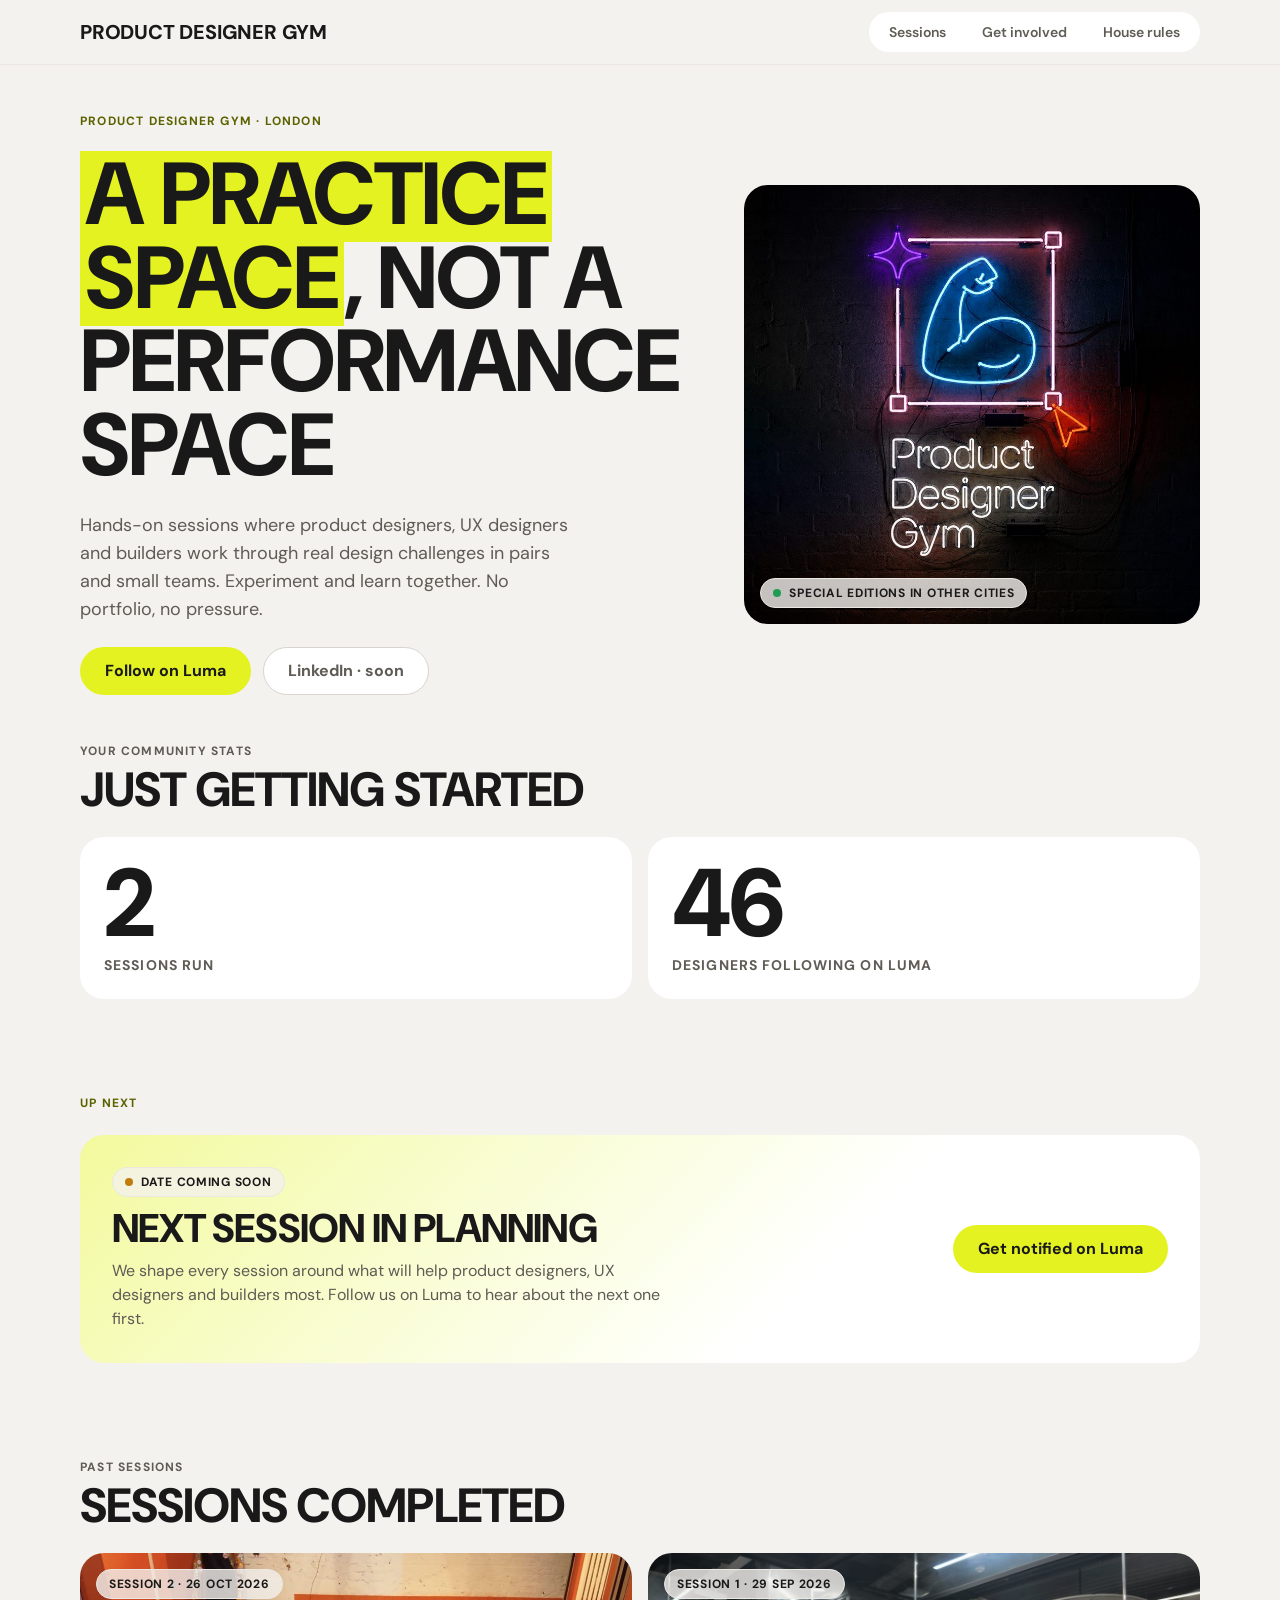
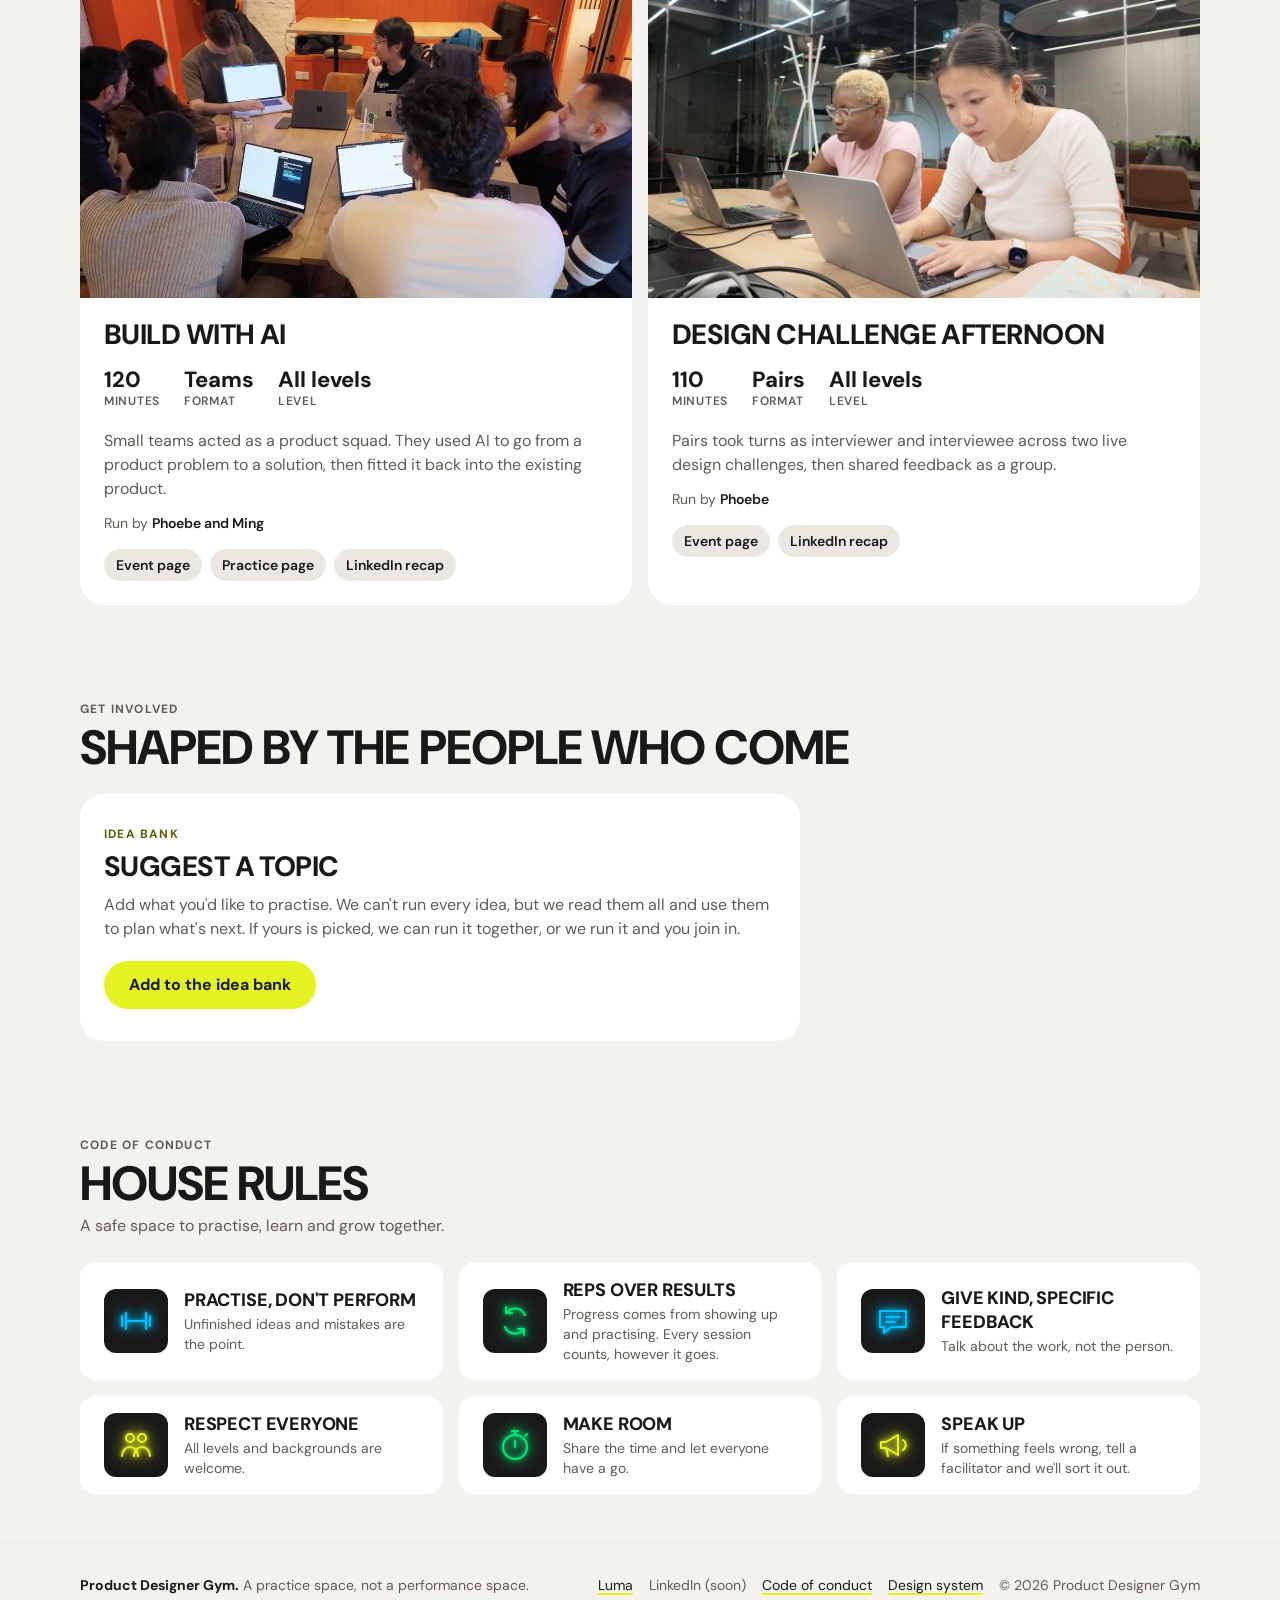
==== commit 6cd73b3d: "Update index.html" ====
--- a/community-homepage/index.html
+++ b/community-homepage/index.html
@@ -254,7 +254,7 @@
         <li><span class="neon neon--blue" aria-hidden="true"><svg viewBox="0 0 40 40"><path d="M6 15v10M10 12v16M30 12v16M34 15v10M10 20h20"/></svg></span>
           <div><strong>Practise, don't perform</strong><p>Unfinished ideas and mistakes are the point.</p></div></li>
         <li><span class="neon neon--green" aria-hidden="true"><svg viewBox="0 0 40 40"><path d="M30 14a11 11 0 0 0-19-2M10 26a11 11 0 0 0 19 2"/><path d="M11 6v6h6M29 34v-6h-6"/></svg></span>
-          <div><strong>Reps over results</strong><p>Like at the gym, progress comes from showing up and practising. Every session counts, however it goes.</p></div></li>
+          <div><strong>Reps over results</strong><p>Progress comes from showing up and practising. Every session counts, however it goes.</p></div></li>
         <li><span class="neon neon--blue" aria-hidden="true"><svg viewBox="0 0 40 40"><path d="M7 10h26v16H18l-7 6v-6H7z"/><path d="M13 16h14M13 21h9"/></svg></span>
           <div><strong>Give kind, specific feedback</strong><p>Talk about the work, not the person.</p></div></li>
         <li><span class="neon neon--yellow" aria-hidden="true"><svg viewBox="0 0 40 40"><circle cx="14" cy="13" r="4"/><circle cx="26" cy="13" r="4"/><path d="M6 31c0-5 3.5-9 8-9s8 4 8 9M18 31c0-5 3.5-9 8-9s8 4 8 9"/></svg></span>
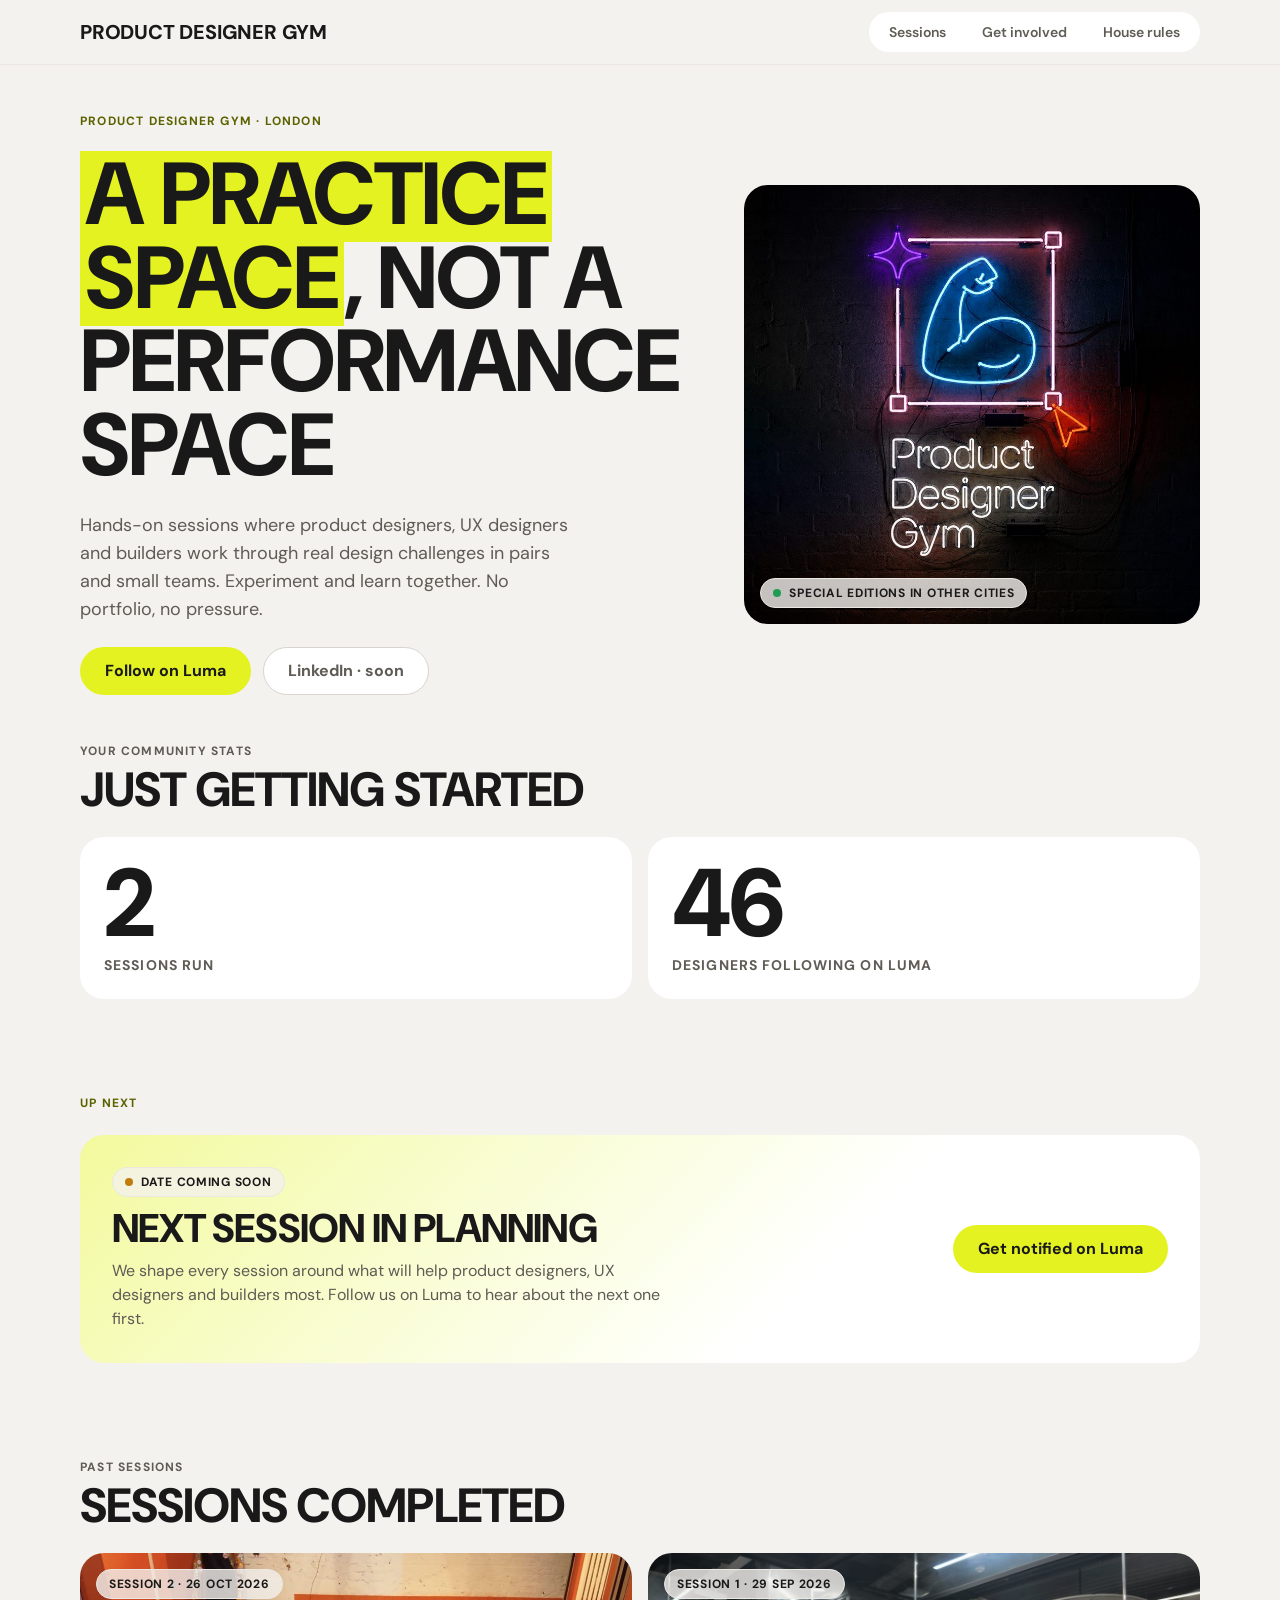
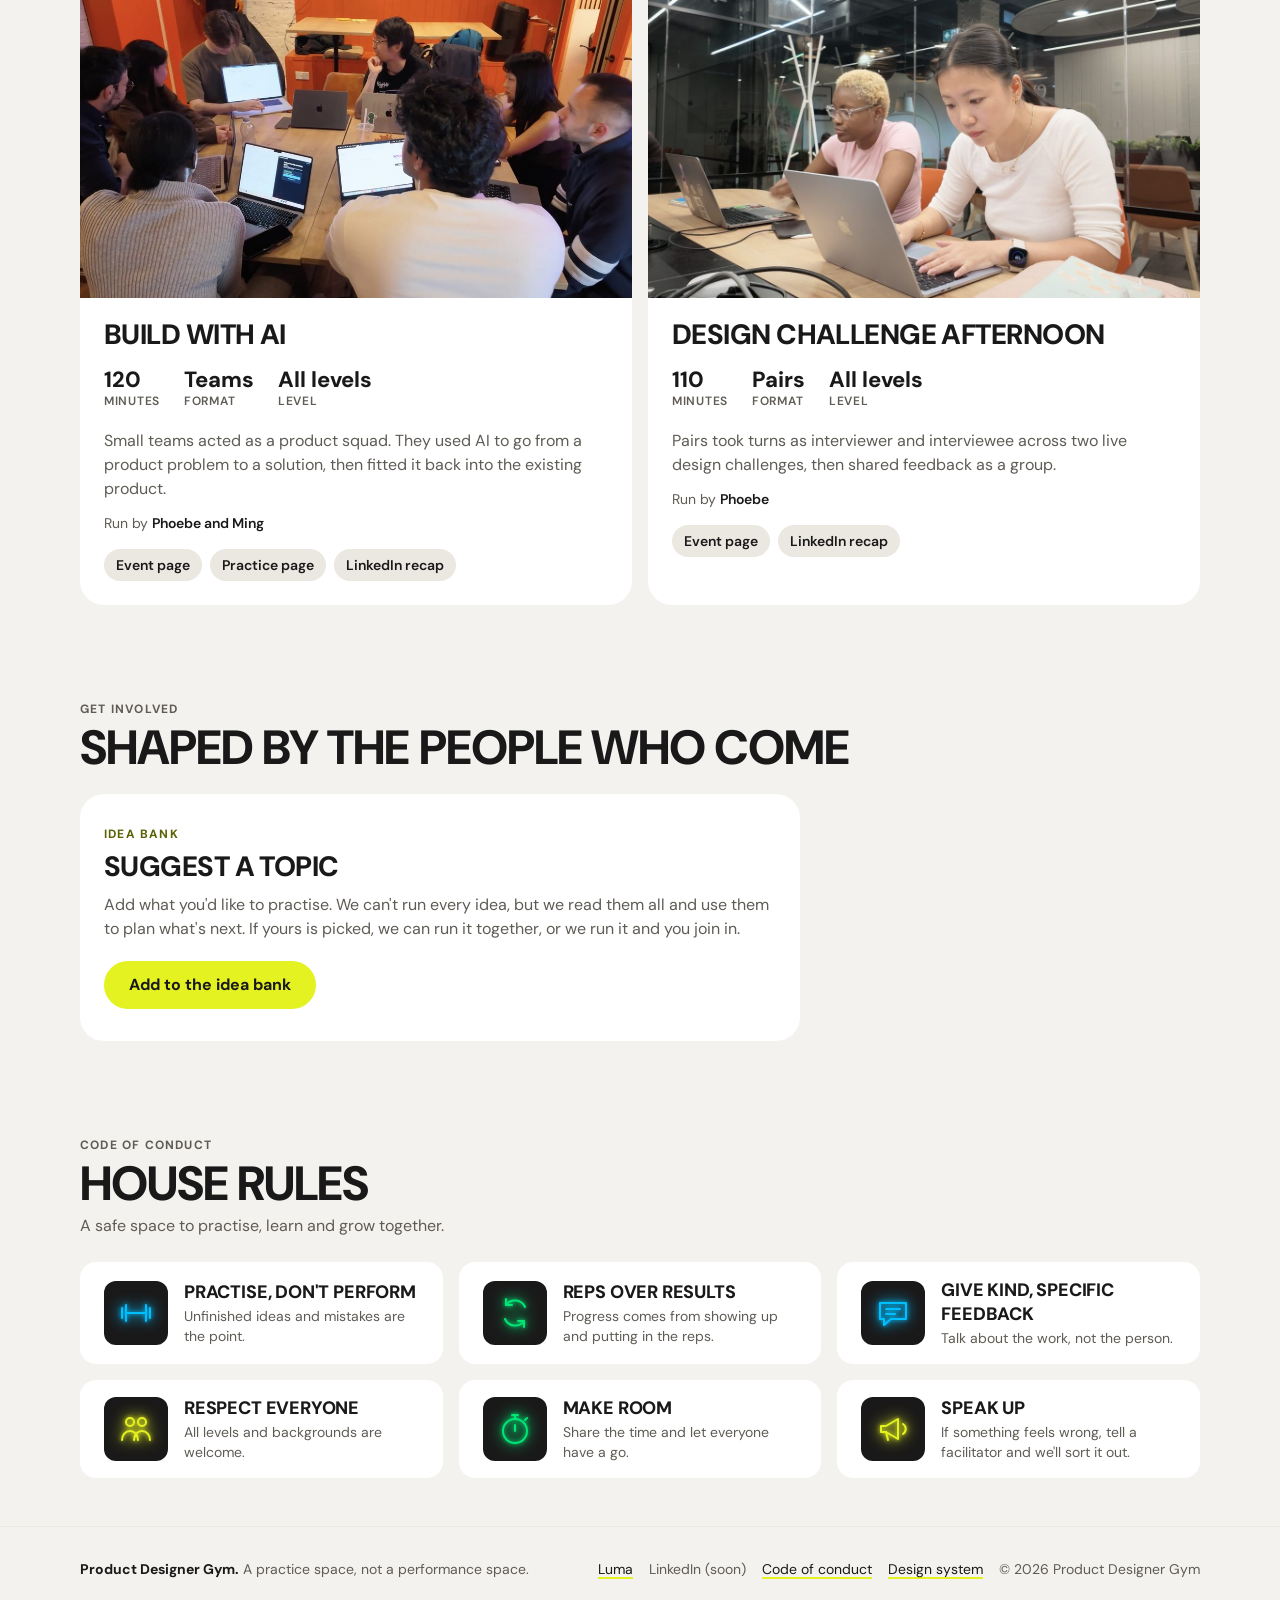
==== commit 5ab4ebb9: "Update index.html" ====
--- a/community-homepage/index.html
+++ b/community-homepage/index.html
@@ -254,7 +254,7 @@
         <li><span class="neon neon--blue" aria-hidden="true"><svg viewBox="0 0 40 40"><path d="M6 15v10M10 12v16M30 12v16M34 15v10M10 20h20"/></svg></span>
           <div><strong>Practise, don't perform</strong><p>Unfinished ideas and mistakes are the point.</p></div></li>
         <li><span class="neon neon--green" aria-hidden="true"><svg viewBox="0 0 40 40"><path d="M30 14a11 11 0 0 0-19-2M10 26a11 11 0 0 0 19 2"/><path d="M11 6v6h6M29 34v-6h-6"/></svg></span>
-          <div><strong>Reps over results</strong><p>Progress comes from showing up and practising. Every session counts, however it goes.</p></div></li>
+          <div><strong>Reps over results</strong><p> Progress comes from showing up and putting in the reps.</p></div></li>
         <li><span class="neon neon--blue" aria-hidden="true"><svg viewBox="0 0 40 40"><path d="M7 10h26v16H18l-7 6v-6H7z"/><path d="M13 16h14M13 21h9"/></svg></span>
           <div><strong>Give kind, specific feedback</strong><p>Talk about the work, not the person.</p></div></li>
         <li><span class="neon neon--yellow" aria-hidden="true"><svg viewBox="0 0 40 40"><circle cx="14" cy="13" r="4"/><circle cx="26" cy="13" r="4"/><path d="M6 31c0-5 3.5-9 8-9s8 4 8 9M18 31c0-5 3.5-9 8-9s8 4 8 9"/></svg></span>
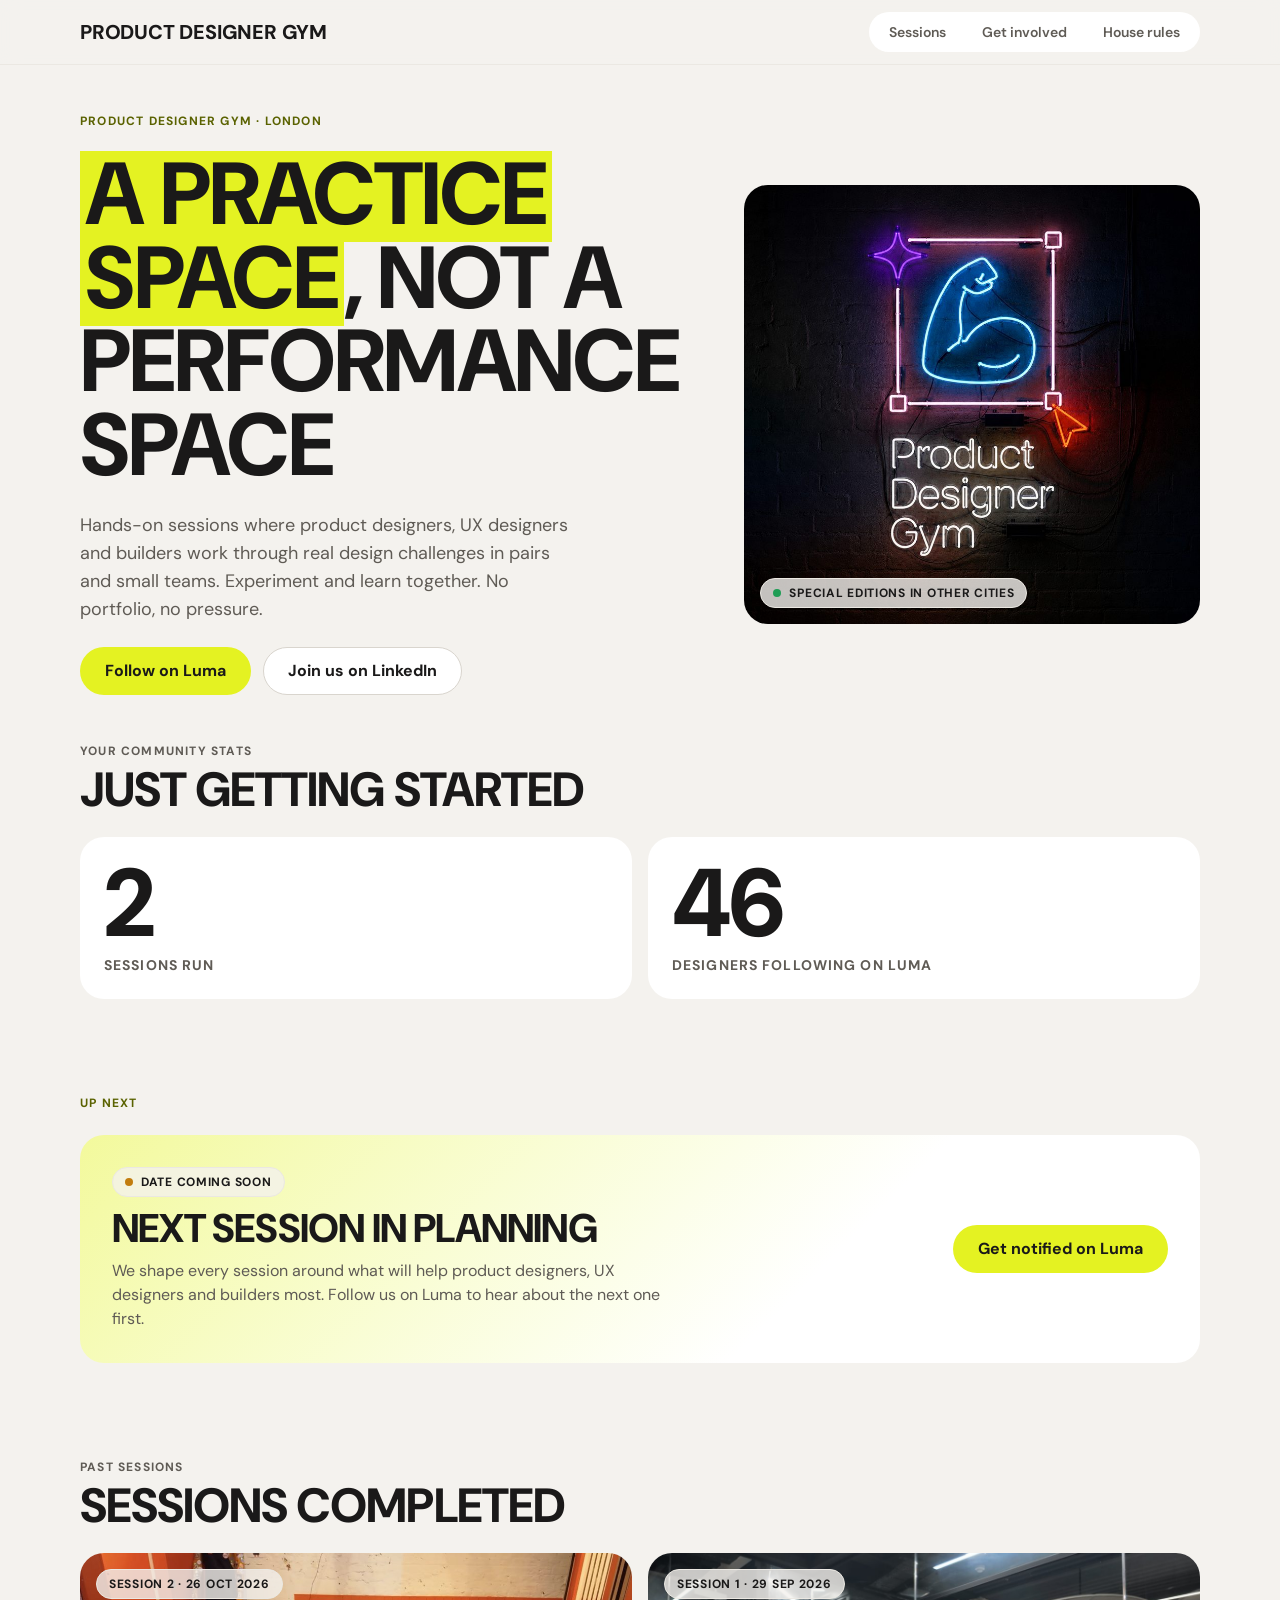
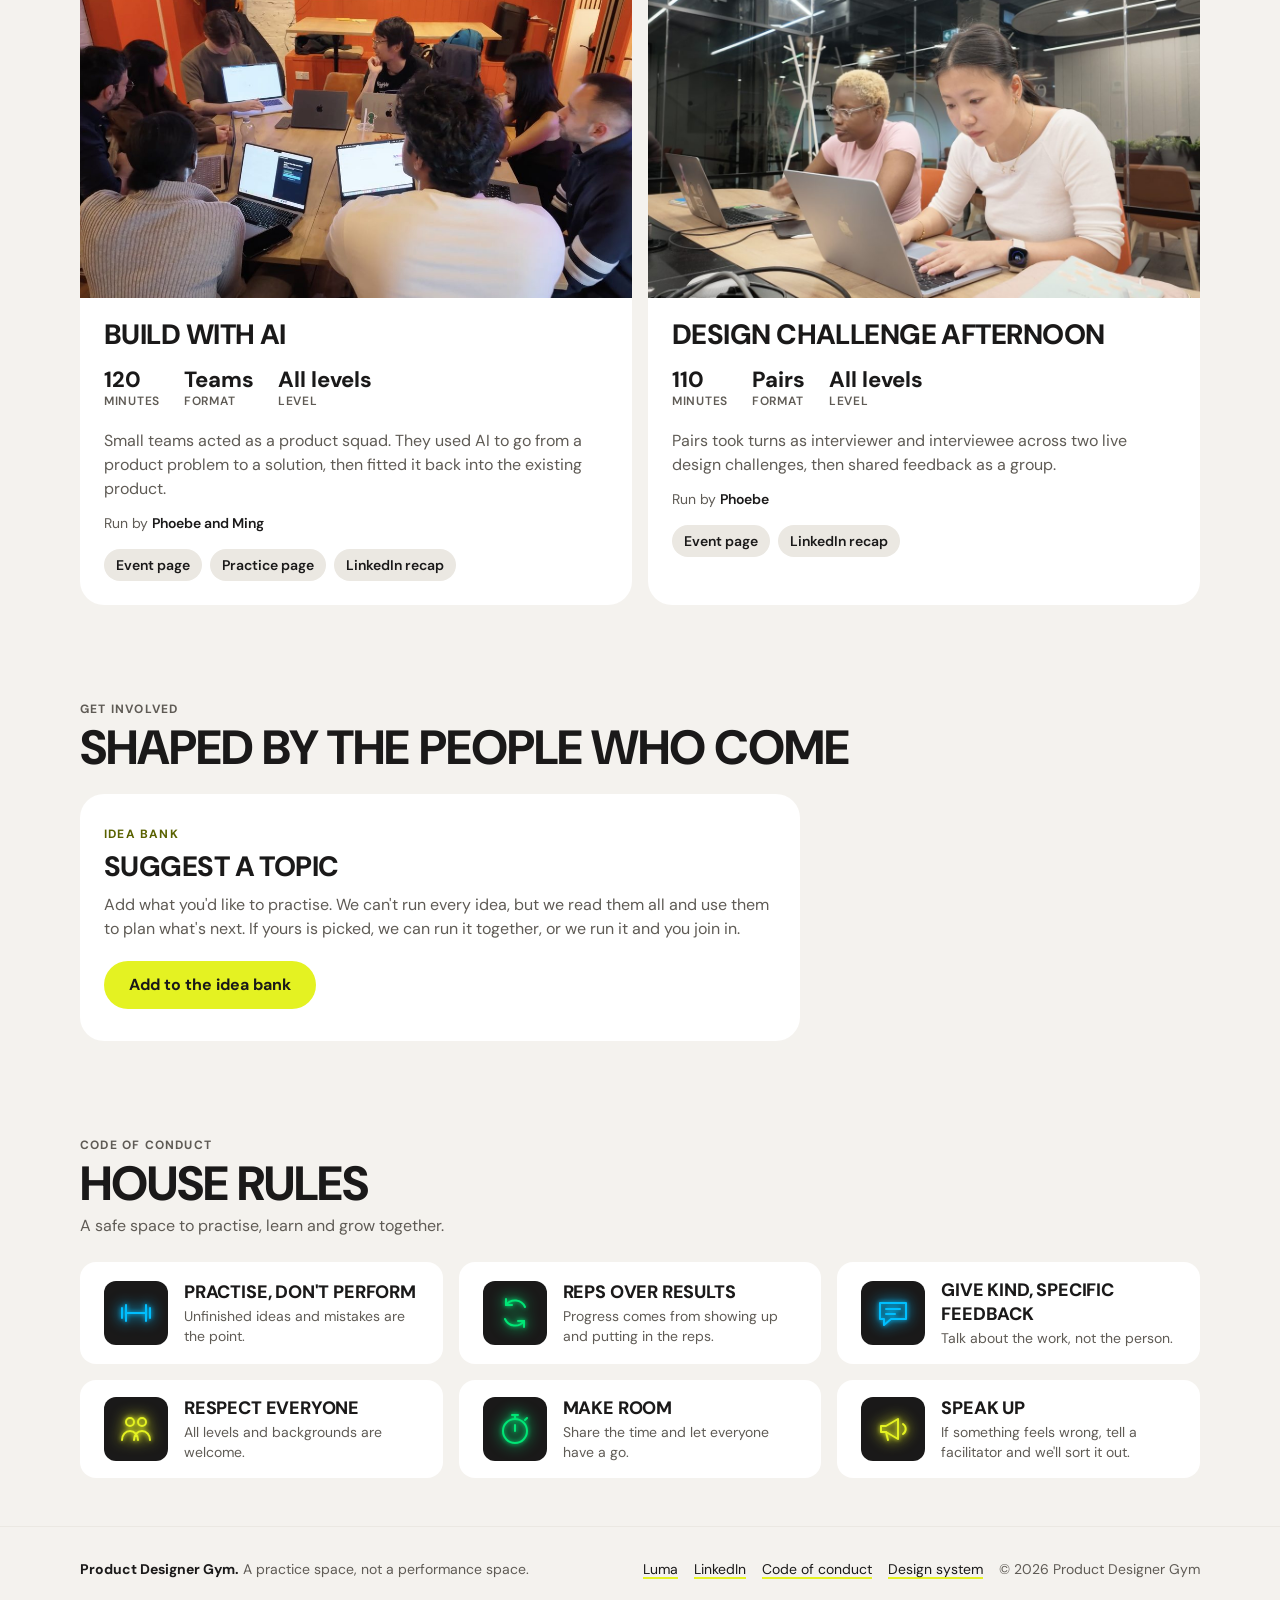
==== commit 9d3708c2: "Update index.html" ====
--- a/community-homepage/index.html
+++ b/community-homepage/index.html
@@ -273,7 +273,7 @@
     <span><strong style="color:var(--text)">Product Designer Gym.</strong> A practice space, not a performance space.</span>
     <nav aria-label="Footer">
       <a id="luma-foot" href="#" target="_blank" rel="noopener">Luma</a>
-      <span id="linkedin-foot">LinkedIn (soon)</span>
+      <span id="linkedin-foot">LinkedIn </span>
       <a href="#code-of-conduct">Code of conduct</a>
       <a href="design-system/">Design system</a>
       <span>© 2026 Product Designer Gym</span>
@@ -294,7 +294,7 @@
 const SITE = {
   links: {
     luma: "https://luma.com/calendar/cal-UEWjaTzXSFHx1Tg",
-    linkedin: "",      // LinkedIn page, when ready
+    linkedin: "https://www.linkedin.com/company/productdesignergym/",
     ideaBank: "https://forms.gle/R1wqDv1XfDBTMcF59"
   },
   stats: [
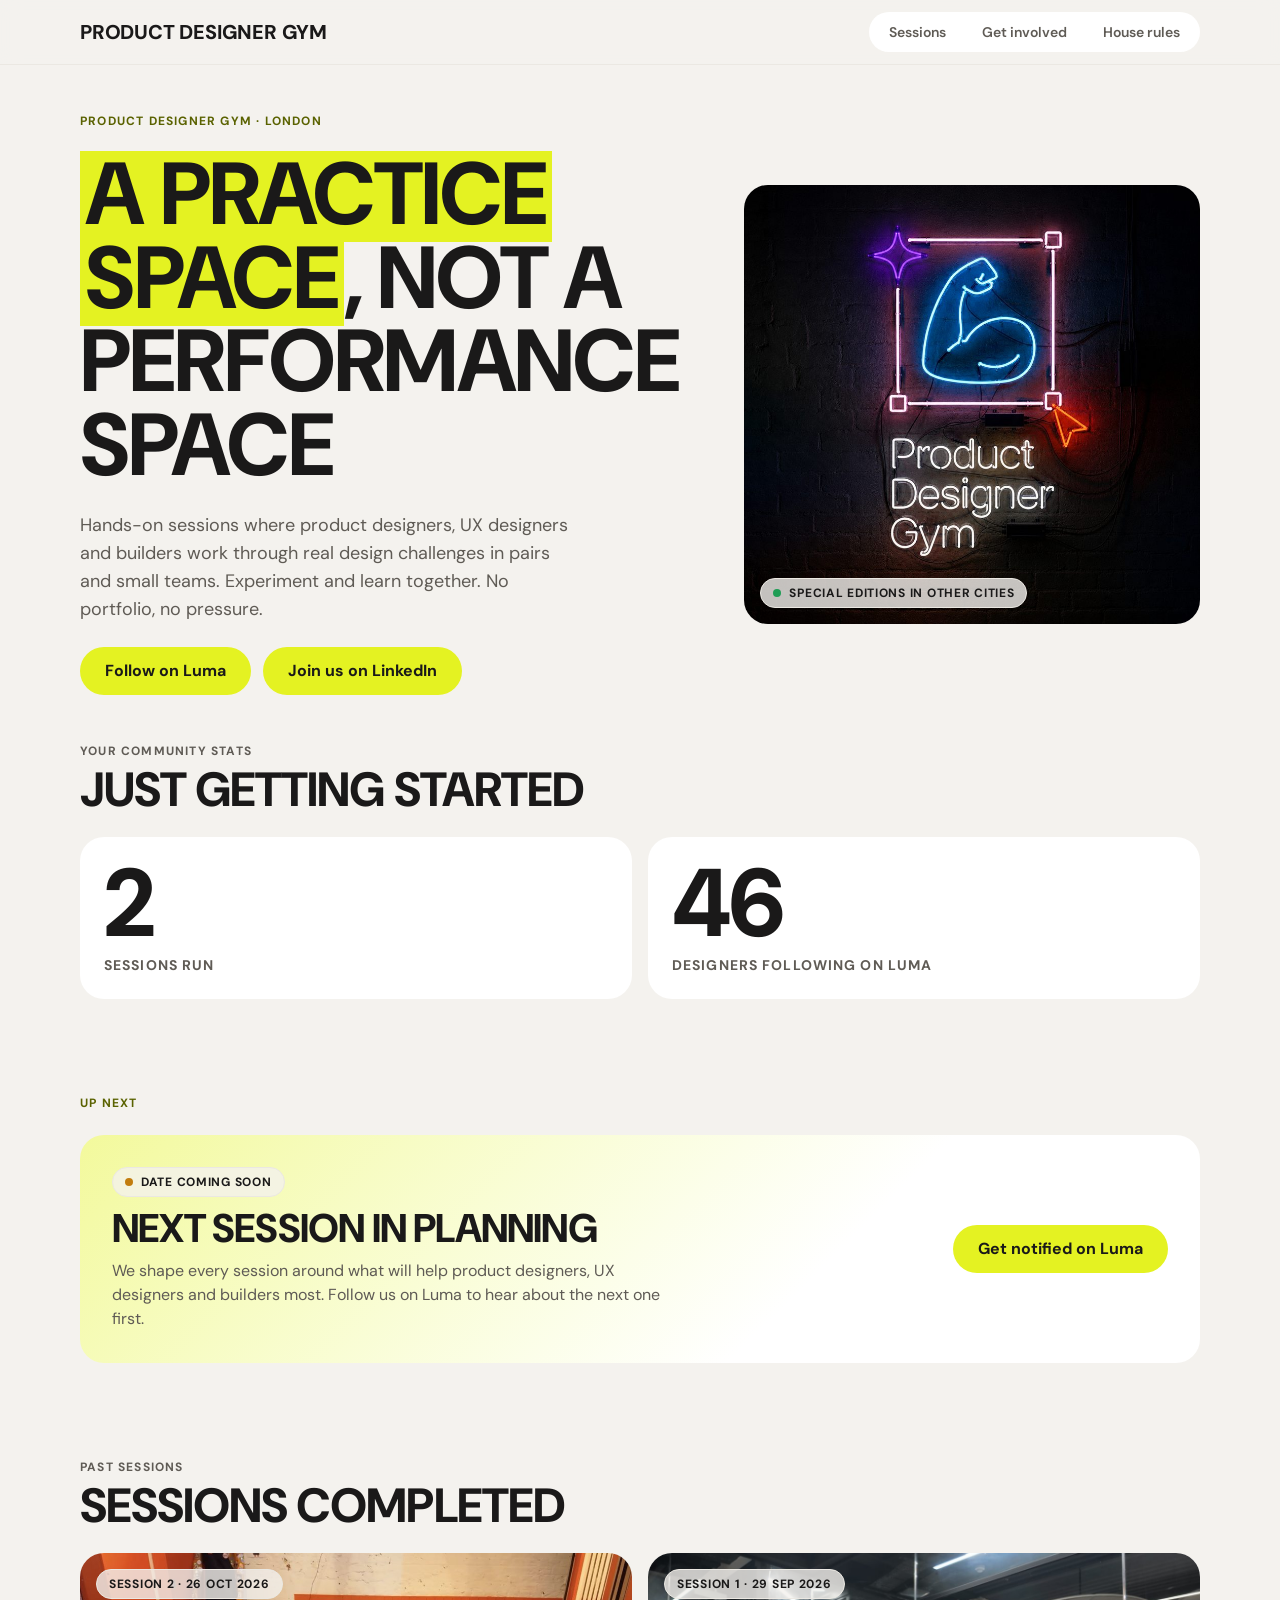
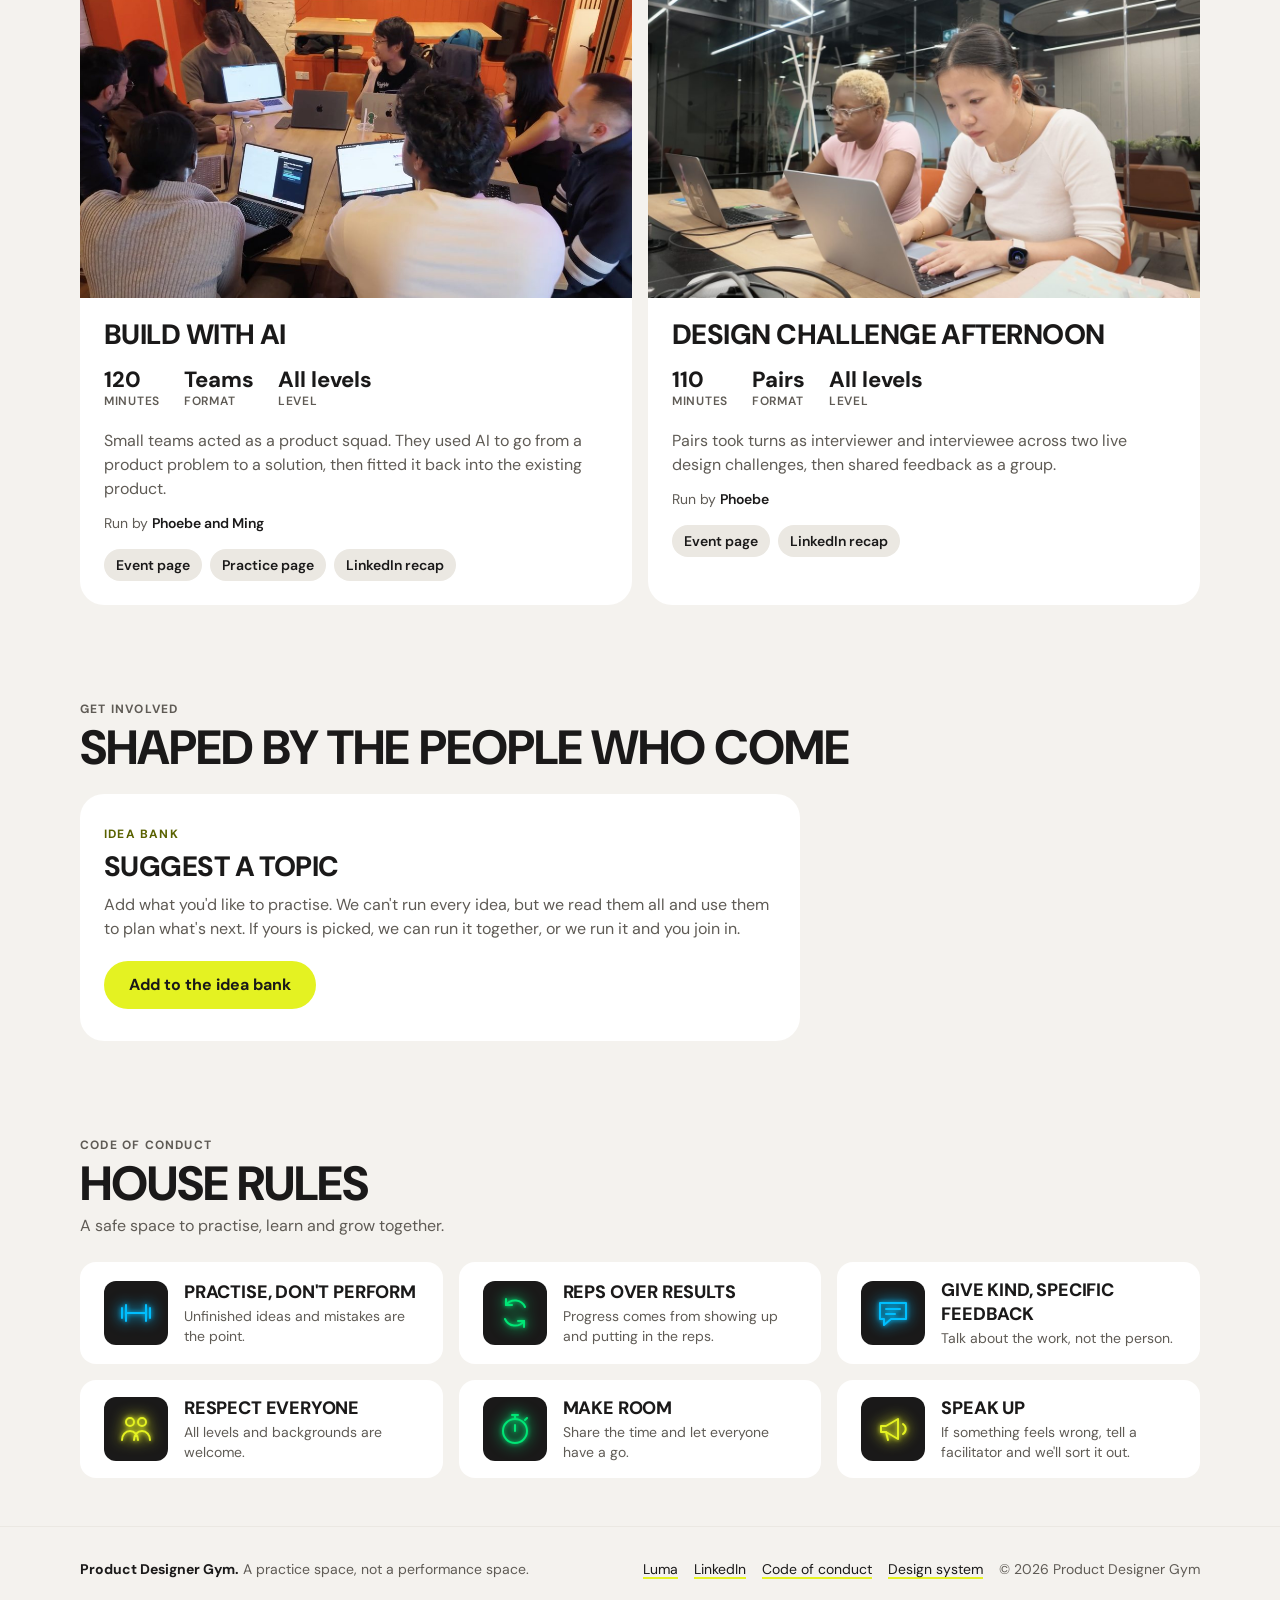
==== commit 321ac672: "Update index.html" ====
--- a/community-homepage/index.html
+++ b/community-homepage/index.html
@@ -189,7 +189,7 @@
         <p class="lede">Hands-on sessions where product designers, UX designers and builders work through real design challenges in pairs and small teams. Experiment and learn together. No portfolio, no pressure.</p>
         <div class="btn-row">
           <a class="btn btn--primary" id="luma-hero" href="#" target="_blank" rel="noopener">Follow on Luma</a>
-          <span class="btn btn--secondary" id="linkedin-hero" aria-disabled="true" title="Our LinkedIn page is coming soon">LinkedIn · soon</span>
+          <span class="btn btn--primary" id="linkedin-hero" href="#" target="_blank" rel="noopener">Linkedin </a>
         </div>
       </div>
       <div class="hero-art">
